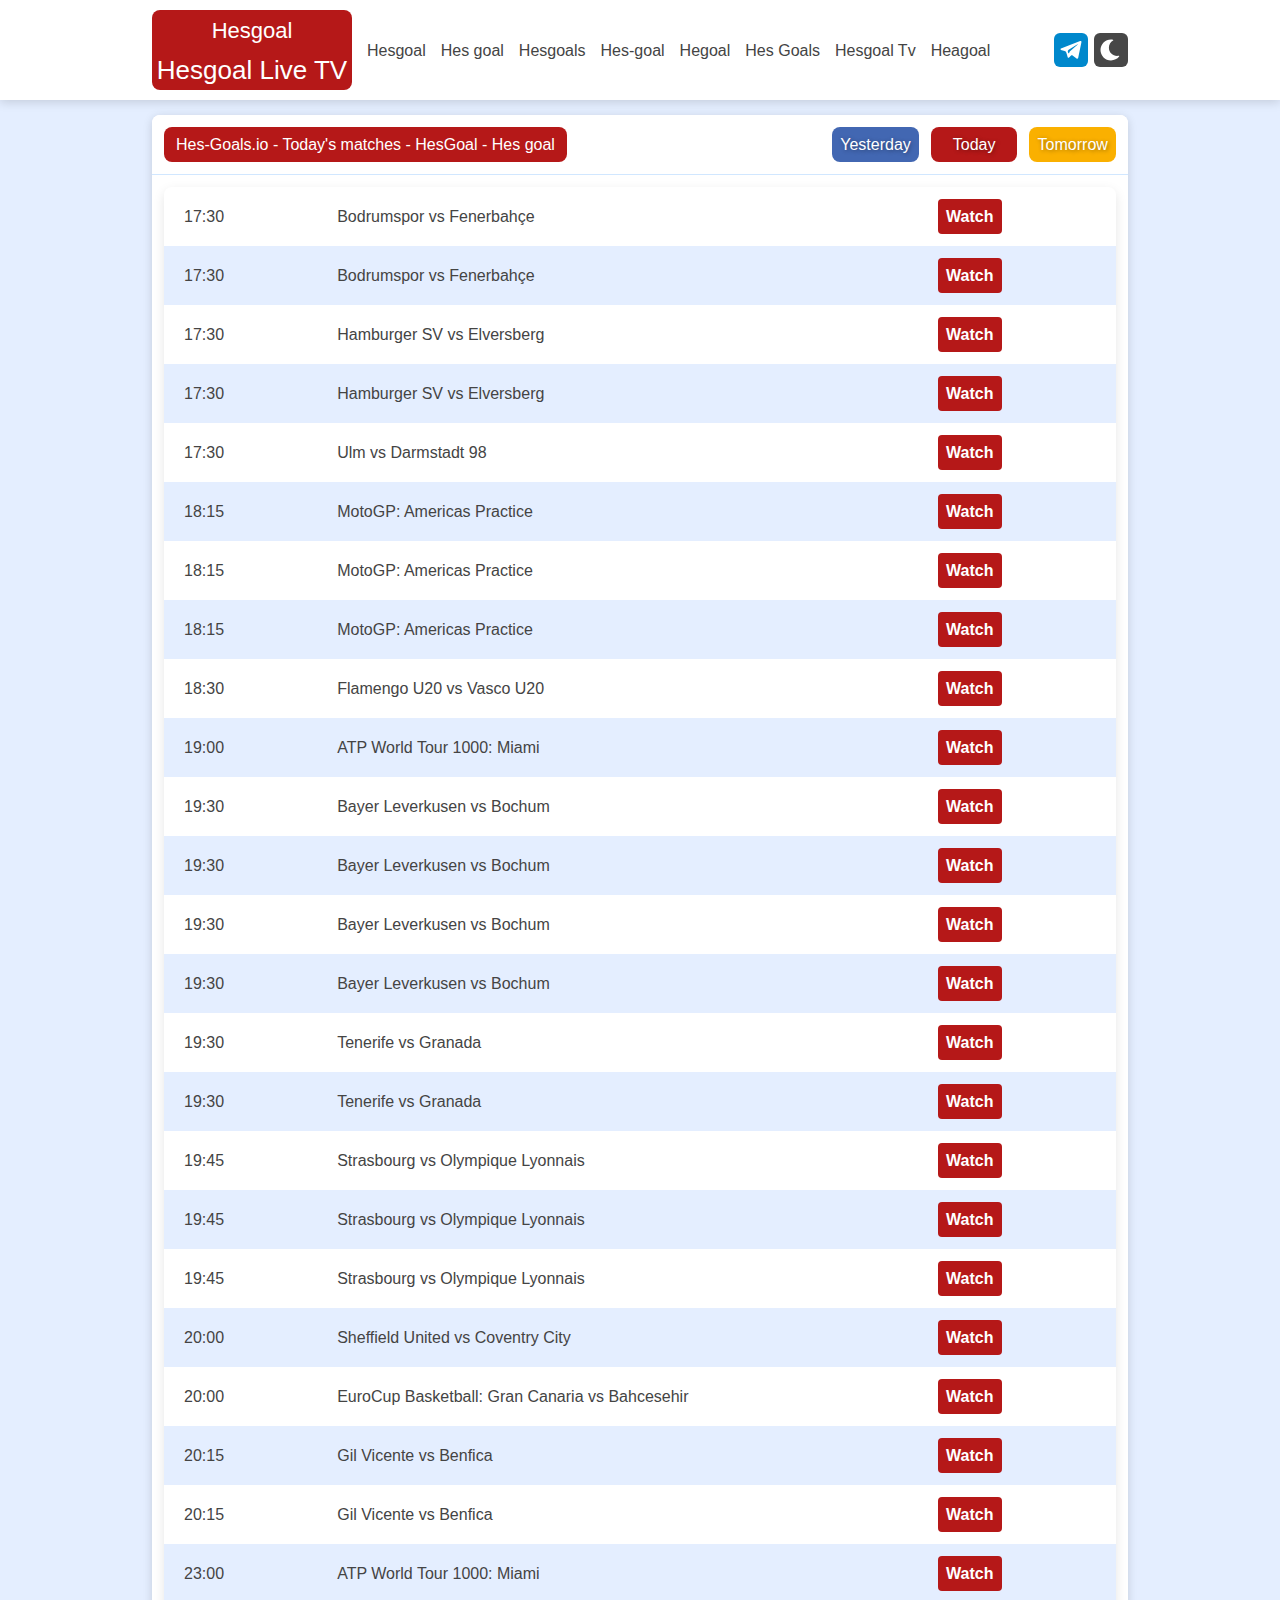
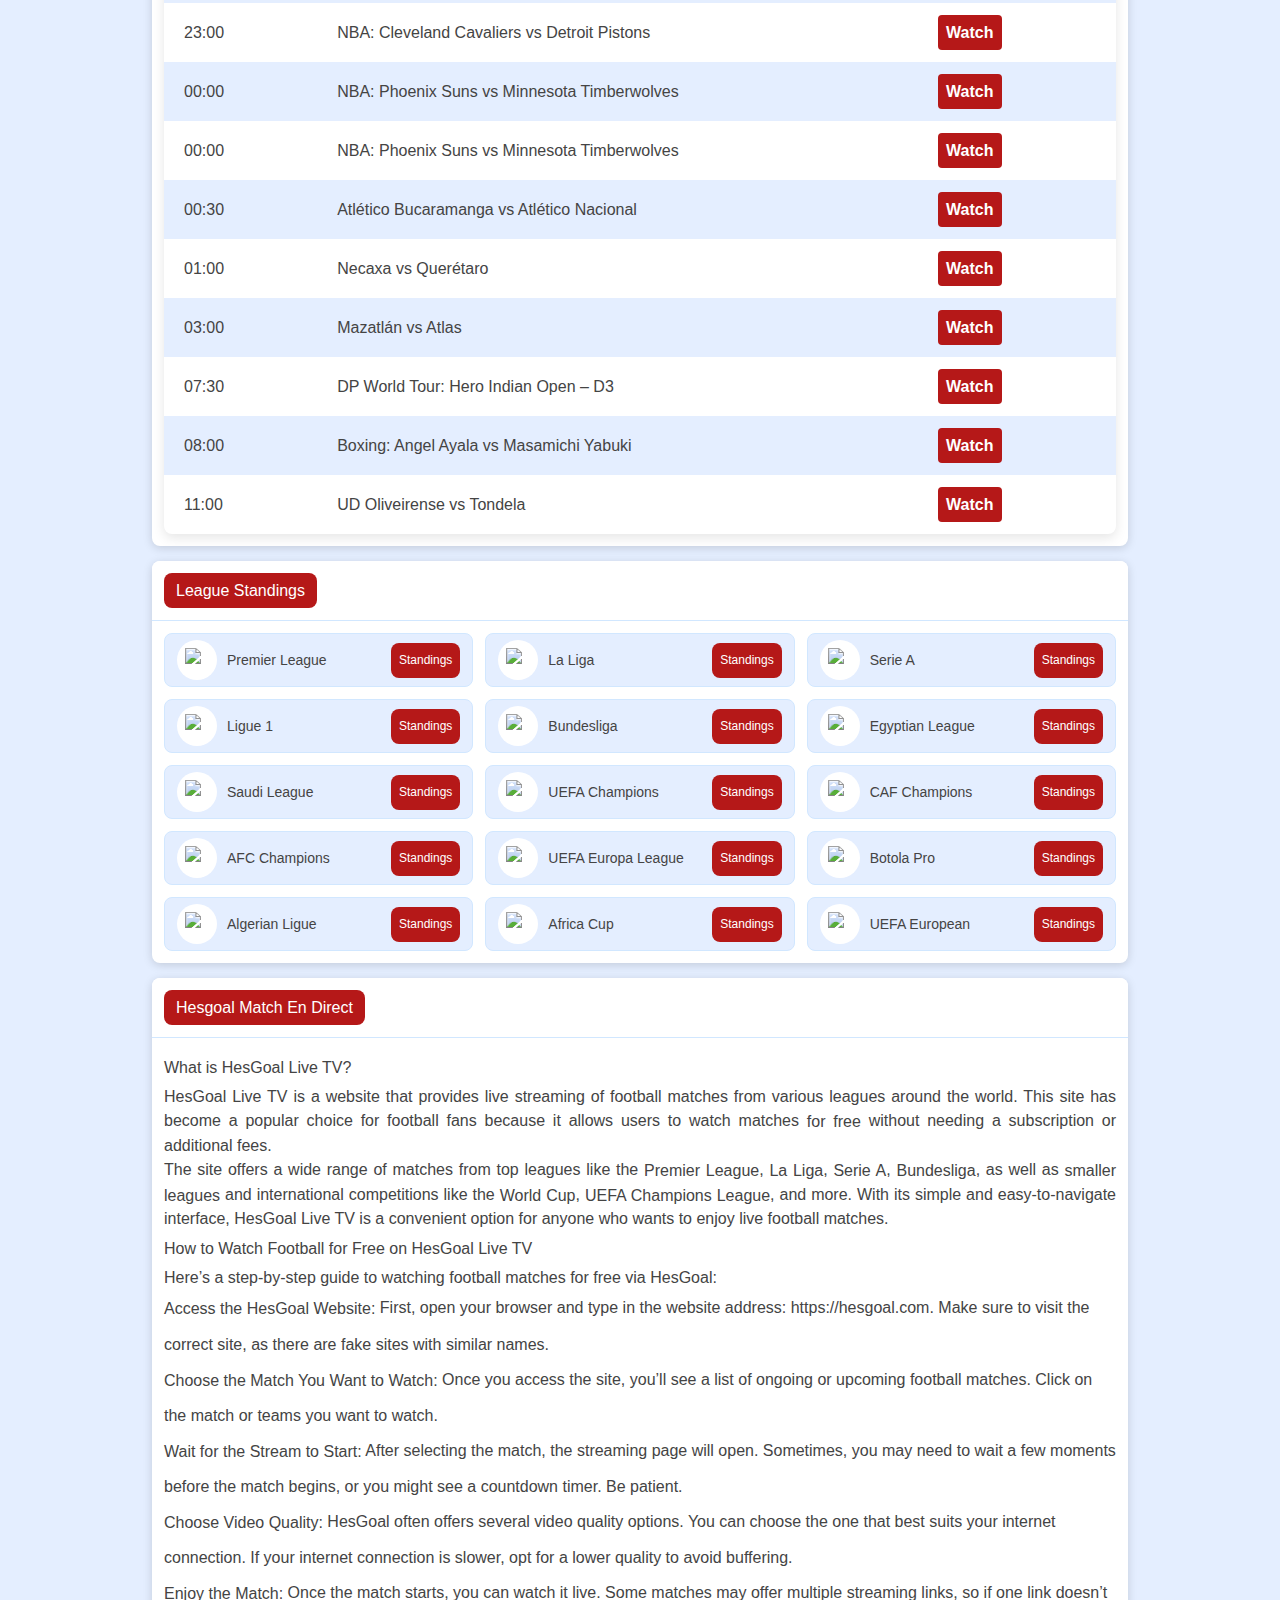
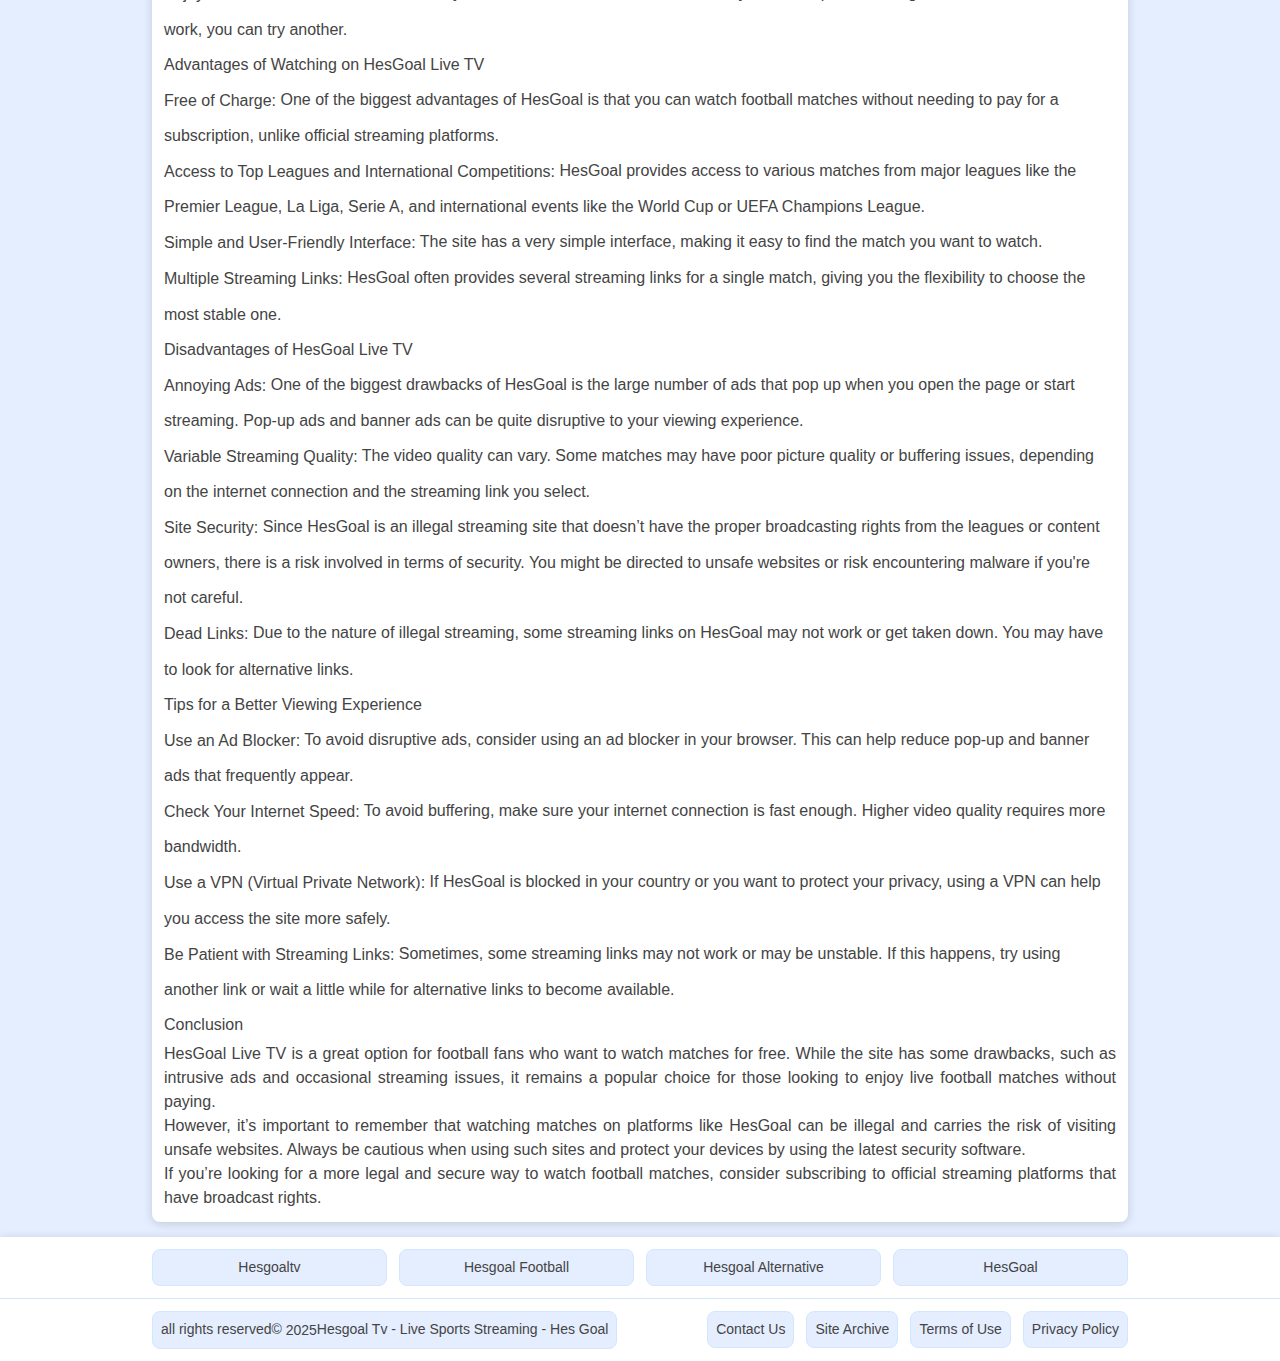
==== index.html @ b1531bab "Update index.html" ====
<!DOCTYPE html>
<html lang="en">
<head>
  <meta charset="utf-8">
  <meta name="viewport" content="width=device-width, initial-scale=1">
  <meta name="description" content="Watch exclusive live football matches today on HesGoal Live TV. Enjoy free streaming of top football leagues and international competitions without any limits. Stay updated with the latest matches and enjoy an uninterrupted viewing experience.">
  <meta name="keywords" content="HesGoal Live TV, free football streaming, live football matches, watch football online, top football leagues, UEFA Champions League, Premier League, La Liga, Serie A, football without limits, sports streaming, live sports TV">
  <link rel="shortcut icon" href="web/favicon.png" type="image/x-icon">
  <link rel="stylesheet" href="web/all.css">
  <script src='web/tablefot.js'></script>
  <title>HesGoal Live TV Exclusive Matches Today Without Limits</title>
  <link rel="canonical" href="https://hesgoal-live-tv.pages.dev/">

  <script type="application/ld+json">
    {
      "@context": "https://schema.org",
      "@type": "Person",
      "name": "HesGoal Live TV Exclusive Matches Today Without Limits",
      "url": "https://hesgoal-live-tv.pages.dev/",
      "email": "mailto:mark.pedigo@gmail.com",
      "jobTitle": "HesGoal Live TV",
      "sameAs": [
        "https://www.linkedin.com/in/markpedigo",
        "https://github.com/markpedigo"
      ],
      "description": "Watch exclusive live football matches today on HesGoal Live TV. Enjoy free streaming of top football leagues and international competitions without any limits. Stay updated with the latest matches and enjoy an uninterrupted viewing experience."
    }
  </script>    

  <!-- Open Graph Meta Tags -->
  <meta property="og:title" content="HesGoal Live TV Exclusive Matches Today Without Limits">
  <meta property="og:type" content="website">
  <meta property="og:url" content="https://hesgoal-live-tv.pages.dev/">
  <meta property="og:image" content="https://hesgoal-live-tv.pages.dev/images/profile.jpg"> <!-- Replace with actual image URL -->
  <meta property="og:description" content="Watch exclusive live football matches today on HesGoal Live TV. Enjoy free streaming of top football leagues and international competitions without any limits. Stay updated with the latest matches and enjoy an uninterrupted viewing experience.">
  <meta property="og:site_name" content="HesGoal Live TV">
  <meta property="og:locale" content="en_US">

  <!-- Twitter Card Meta Tags -->
  <meta name="twitter:card" content="summary_large_image">
  <meta name="twitter:title" content="HesGoal Live TV Exclusive Matches Today Without Limits">
  <meta name="twitter:description" content="Watch exclusive live football matches today on HesGoal Live TV. Enjoy free streaming of top football leagues and international competitions without any limits. Stay updated with the latest matches and enjoy an uninterrupted viewing experience.">
  <meta name="twitter:image" content="https://hesgoal-live-tv.pages.dev/images/profile.jpg"> <!-- Same image as OG or different -->
  <meta name="twitter:creator" content="@YourHandle"> <!-- Optional if you have a Twitter account -->
<meta name="msvalidate.01" content="BD81AE8859D8005E0BB2E3D613EB34B0" />
<meta name="yandex-verification" content="1227d77a553fc3c3" />

  <!-- Google tag (gtag.js) -->
<script async src="https://www.googletagmanager.com/gtag/js?id=G-08CX9JWBKR"></script>
<script>
  window.dataLayer = window.dataLayer || [];
  function gtag(){dataLayer.push(arguments);}
  gtag('js', new Date());

  gtag('config', 'G-08CX9JWBKR');
</script>
  
</head>
<body class="ltr Home">
<script>/*<![CDATA[*/ (localStorage.getItem('mode')) === 'rdmode' ? document.querySelector('body').classList.add('Night') : document.querySelector('body').classList.remove('Night') /*]]>*/</script>
  
<div class="SiteWallpaper" style="height: auto !important;">
<!--- Menu Bar --->
<header class="SiteHeader" id="SiteHeader"><div class="container"><div class="section" id="logo"><div class="widget HTML" data-version="3" id="HTML1"><a href="https://hesgoal-live-tv.pages.dev/" title="Hesgoal Tv - Live Sports Streaming - Hes Goal"><h1>Hesgoal Tv - Live Sports Streaming - Hes Goal</h1><div class="site-des"><span class="site-name">Hesgoal</span> <span class="site-url">Hesgoal Live TV</span></div></a></div></div><nav class="nav-menu" id="nav-menu"><input id="btn-menu" type="checkbox"><label class="menu-label op" for="btn-menu"><svg class="icon"><use href="#ic-menu"></use></svg></label><div class="overflow-ul"><div class="nav linkm"><label class="menu-label clo" for="btn-menu"><svg aria-hidden="true" class="close-icon" data-prefix="fas" role="img" viewBox="0 0 448 512" xmlns="http://www.w3.org/2000/svg"><path d="M190.5 66.9l22.2-22.2c9.4-9.4 24.6-9.4 33.9 0L441 239c9.4 9.4 9.4 24.6 0 33.9L246.6 467.3c-9.4 9.4-24.6 9.4-33.9 0l-22.2-22.2c-9.5-9.5-9.3-25 .4-34.3L311.4 296H24c-13.3 0-24-10.7-24-24v-32c0-13.3 10.7-24 24-24h287.4L190.9 101.2c-9.8-9.3-10-24.8-.4-34.3z" fill="currentColor"></path></svg><span>Close</span></label><div class="LinksList"><div class="section" id="menu"><div class="widget LinkList" data-version="1" id="LinkList1"><ul class="LinksList-Nav"><li><a href="/" itemprop="url" title="Hesgoal"><span itemprop="name">Hesgoal</span></a><span class="dots-table"><span class="dot-1"></span><span class="dot-2 yellow"></span><span class="dot-3"></span></span></li><li><a href="/" itemprop="url" title="Hes goal​"><span itemprop="name">Hes goal​</span></a><span class="dots-table"><span class="dot-1"></span><span class="dot-2 yellow"></span><span class="dot-3"></span></span></li><li><a href="/" itemprop="url" title="Hesgoals​"><span itemprop="name">Hesgoals​</span></a><span class="dots-table"><span class="dot-1"></span><span class="dot-2 yellow"></span><span class="dot-3"></span></span></li><li><a href="/" itemprop="url" title="Hes-goal​"><span itemprop="name">Hes-goal​</span></a><span class="dots-table"><span class="dot-1"></span><span class="dot-2 yellow"></span><span class="dot-3"></span></span></li><li><a href="/" itemprop="url" title="Hegoal"><span itemprop="name">Hegoal</span></a><span class="dots-table"><span class="dot-1"></span><span class="dot-2 yellow"></span><span class="dot-3"></span></span></li><li><a href="/" itemprop="url" title="Hes Goals​"><span itemprop="name">Hes Goals​</span></a><span class="dots-table"><span class="dot-1"></span><span class="dot-2 yellow"></span><span class="dot-3"></span></span></li><li><a href="/" itemprop="url" title="Hesgoal Tv​"><span itemprop="name">Hesgoal Tv​</span></a><span class="dots-table"><span class="dot-1"></span><span class="dot-2 yellow"></span><span class="dot-3"></span></span></li><li><a href="/" itemprop="url" title="Heagoal"><span itemprop="name">Heagoal</span></a><span class="dots-table"><span class="dot-1"></span><span class="dot-2 yellow"></span><span class="dot-3"></span></span></li></ul></div></div></div><div class="SocialMedia"><div class="section" id="topsocialL"><div class="widget LinkList" data-version="1" id="LinkList2"><ul class="SocialMedia-Nav"><li class="dark-mode"><label aria-label="Dark" data-text="Dark" onclick="rdmode()"><svg class="icon"><use href="#ic-moon-sun"></use></svg></label></li><li class="telegram"><a aria-label="telegram" href="/" rel="nofollow noopener" target="_blank"><svg class="icon"><use href="#ic-telegram"></use></svg></a></li></ul></div></div></div></div></div><div class="dark-mode hide"><label aria-label="Dark" data-text="Dark" onclick="rdmode()"><svg class="icon"><use href="#ic-moon-sun"></use></svg></label></div></nav></div></header>

<!--- Page Content --->

<div class="container">
<!-- Start Today Matchs -->
<div class="panal section" id="today"><div class="widget HTML" data-version="2" id="HTML501">
<div class="M-Table box">
<div class="TitleBox">
<h2 class="Title M">Hes-Goals.io - Today's matches - HesGoal - Hes goal</h2>
<ul class="nav-tabs">
<li class="Yes">
<a rel="nofollow noopener" target="_blank" href="/loading">
Yesterday
</a>
</li>
<li class="Tod">
<a rel="nofollow noopener" target="_blank" href="/loading">
Today
</a>
</li>
<li class="Tom">
<a rel="nofollow noopener" target="_blank" href="/loading">
Tomorrow
</a>
</li>
</ul>
</div>
<div class="MatchesFlex">

<script type="text/javascript">
writeHTMLasJS();
</script>
  
</div>
</div>
</div></div>
</div>

  
<div class="container" style="height: auto !important;">
<div class="LeagueBox" style="height: auto !important;">
<div class="section" id="Leagues" style="height: auto !important;"><div class="widget HTML" data-version="2" id="HTML602" style="height: auto !important;">
<div class="LeagueList box" style="height: auto !important;">
<div class="TitleBox" data-title="League Standings"><h2 class="Title">League Standings</h2></div>
<ul class="ItemsList">
<li class="item"><span class="item-box"> <span class="item-image"><img alt="English Premier League" height="30" src="https://cdn.statically.io/gh/dev-malikweb/images/leagues-imgs/7.png" title="English Premier League" width="30"></span><span class="item-name"> <a rel="nofollow noopener" target="_blank" href="/loading">Premier League</a></span></span> <span class="item-url"> <a rel="nofollow noopener" target="_blank" href="/loading">Standings</a></span></li>

<li class="item"><span class="item-box"> <span class="item-image"><img alt="La Liga" height="30" src="https://cdn.statically.io/gh/dev-malikweb/images/leagues-imgs/11.png" title="La Liga" width="30"></span><span class="item-name"> <a rel="nofollow noopener" target="_blank" href="/loading">La Liga</a></span></span> <span class="item-url"> <a rel="nofollow noopener" target="_blank" href="/loading">Standings</a></span></li>

<li class="item"><span class="item-box"> <span class="item-image"><img alt="Serie A" height="30" src="https://cdn.statically.io/gh/dev-malikweb/images/leagues-imgs/17.png" title="Serie A" width="30"></span><span class="item-name"> <a rel="nofollow noopener" target="_blank" href="/loading">Serie A</a></span></span> <span class="item-url"> <a rel="nofollow noopener" target="_blank" href="/loading">Standings</a></span></li>

<li class="item"><span class="item-box"> <span class="item-image"><img alt="Ligue 1" height="30" src="https://cdn.statically.io/gh/dev-malikweb/images/leagues-imgs/35.png" title="Ligue 1" width="30"></span><span class="item-name"> <a rel="nofollow noopener" target="_blank" href="/loading">Ligue 1</a></span></span> <span class="item-url"> <a rel="nofollow noopener" target="_blank" href="/loading">Standings</a></span></li>

<li class="item"><span class="item-box"> <span class="item-image"><img alt="Bundesliga" height="30" src="https://cdn.statically.io/gh/dev-malikweb/images/leagues-imgs/25.png" title="Bundesliga" width="30"></span><span class="item-name"> <a rel="nofollow noopener" target="_blank" href="/loading">Bundesliga</a></span></span> <span class="item-url"> <a rel="nofollow noopener" target="_blank" href="/loading">Standings</a></span></li>

<li class="item"><span class="item-box"> <span class="item-image"><img alt="Egyptian Premier League" height="30" src="https://cdn.statically.io/gh/dev-malikweb/images/leagues-imgs/552.png" title="Egyptian Premier League" width="30"></span><span class="item-name"> <a rel="nofollow noopener" target="_blank" href="/loading">Egyptian League</a></span></span> <span class="item-url"> <a rel="nofollow noopener" target="_blank" href="/loading">Standings</a></span></li>

<li class="item"><span class="item-box"> <span class="item-image"><img alt="Saudi Professional League" height="30" src="https://cdn.statically.io/gh/dev-malikweb/images/leagues-imgs/649.png" title="Saudi Professional League" width="30"></span><span class="item-name"> <a rel="nofollow noopener" target="_blank" href="/loading">Saudi League</a></span></span> <span class="item-url"> <a rel="nofollow noopener" target="_blank" href="/loading">Standings</a></span></li>

<li class="item"><span class="item-box"> <span class="item-image"><img alt="UEFA Champions League" height="30" src="https://cdn.statically.io/gh/dev-malikweb/images/leagues-imgs/572.png" title="UEFA Champions League" width="30"></span><span class="item-name"> <a rel="nofollow noopener" target="_blank" href="/loading">UEFA Champions</a></span></span> <span class="item-url"> <a rel="nofollow noopener" target="_blank" href="/loading">Standings</a></span></li>

<li class="item"><span class="item-box"> <span class="item-image"><img alt="CAF Champions League" height="30" src="https://cdn.statically.io/gh/dev-malikweb/images/leagues-imgs/624.png" title="CAF Champions League" width="30"></span><span class="item-name"> <a rel="nofollow noopener" target="_blank" href="/loading">CAF Champions</a></span></span> <span class="item-url"> <a rel="nofollow noopener" target="_blank" href="/loading">Standings</a></span></li>

<li class="item"><span class="item-box"> <span class="item-image"><img alt="AFC Champions League" height="30" src="https://cdn.statically.io/gh/dev-malikweb/images/leagues-imgs/623.png" title="AFC Champions League" width="30"></span><span class="item-name"> <a rel="nofollow noopener" target="_blank" href="/loading">AFC Champions</a></span></span> <span class="item-url"> <a rel="nofollow noopener" target="_blank" href="/loading">Standings</a></span></li>

<li class="item"><span class="item-box"> <span class="item-image"><img alt="UEFA Europa League" height="30" src="https://cdn.statically.io/gh/dev-malikweb/images/leagues-imgs/573.png" title="UEFA Europa League" width="30"></span><span class="item-name"> <a rel="nofollow noopener" target="_blank" href="/loading">UEFA Europa League</a></span></span> <span class="item-url"> <a rel="nofollow noopener" target="_blank" href="/loading">Standings</a></span></li>

<li class="item"><span class="item-box"> <span class="item-image"><img alt="Botola Pro" height="30" src="https://cdn.statically.io/gh/dev-malikweb/images/leagues-imgs/557.png" title="Botola Pro" width="30"></span><span class="item-name"> <a rel="nofollow noopener" target="_blank" href="/loading">Botola Pro</a></span></span> <span class="item-url"> <a rel="nofollow noopener" target="_blank" href="/loading">Standings</a></span></li>

<li class="item"><span class="item-box"> <span class="item-image"><img alt="Algerian Ligue Professionnelle 1" height="30" src="https://cdn.statically.io/gh/dev-malikweb/images/leagues-imgs/560.png" title="Algerian Ligue Professionnelle 1" width="30"></span><span class="item-name"> <a rel="nofollow noopener" target="_blank" href="/loading">Algerian Ligue</a></span></span> <span class="item-url"> <a rel="nofollow noopener" target="_blank" href="/loading">Standings</a></span></li>

<li class="item"><span class="item-box"> <span class="item-image"><img alt="Africa Cup of Nations" height="30" src="https://cdn.statically.io/gh/dev-malikweb/images/leagues-imgs/167.png" title="Africa Cup of Nations" width="30"></span><span class="item-name"> <a rel="nofollow noopener" target="_blank" href="/loading">Africa Cup</a></span></span> <span class="item-url"> <a rel="nofollow noopener" target="_blank" href="/loading">Standings</a></span></li>

<li class="item"><span class="item-box"> <span class="item-image"><img alt="UEFA European Championship" height="30" src="https://cdn.statically.io/gh/dev-malikweb/images/leagues-imgs/6071.png" title="UEFA European Championship" width="30"></span><span class="item-name"> <a rel="nofollow noopener" target="_blank" href="/loading">UEFA European</a></span></span> <span class="item-url"> <a rel="nofollow noopener" target="_blank" href="/loading">Standings</a></span></li>
</ul>

</div>
</div></div>
</div>
</div>


<div class="container"><div class="Site-Des section" id="DesSite"><div class="widget HTML" data-version="2" id="HTML13"><div class="box"><div class="TitleBox" data-title="Hesgoal Match En Direct"><h2 class="Title">Hesgoal Match En Direct</h2></div><div class="mw-SiteDes"><h2>What is HesGoal Live TV?</h2> <p>HesGoal Live TV is a website that provides live streaming of football matches from various leagues around the world. This site has become a popular choice for football fans because it allows users to watch matches <strong>for free</strong> without needing a subscription or additional fees.</p> <p>The site offers a wide range of matches from top leagues like the <strong>Premier League</strong>, <strong>La Liga</strong>, <strong>Serie A</strong>, <strong>Bundesliga</strong>, as well as <strong>smaller leagues</strong> and international competitions like the <strong>World Cup</strong>, <strong>UEFA Champions League</strong>, and more. With its simple and easy-to-navigate interface, HesGoal Live TV is a convenient option for anyone who wants to enjoy live football matches.</p> <h2>How to Watch Football for Free on HesGoal Live TV</h2> <p>Here’s a step-by-step guide to watching football matches for free via HesGoal:</p> <ul> <li><strong>Access the HesGoal Website:</strong> First, open your browser and type in the website address: <a href="https://hesgoal.com" target="_blank">https://hesgoal.com</a>. Make sure to visit the correct site, as there are fake sites with similar names.</li> <li><strong>Choose the Match You Want to Watch:</strong> Once you access the site, you’ll see a list of ongoing or upcoming football matches. Click on the match or teams you want to watch.</li> <li><strong>Wait for the Stream to Start:</strong> After selecting the match, the streaming page will open. Sometimes, you may need to wait a few moments before the match begins, or you might see a countdown timer. Be patient.</li> <li><strong>Choose Video Quality:</strong> HesGoal often offers several video quality options. You can choose the one that best suits your internet connection. If your internet connection is slower, opt for a lower quality to avoid buffering.</li> <li><strong>Enjoy the Match:</strong> Once the match starts, you can watch it live. Some matches may offer multiple streaming links, so if one link doesn’t work, you can try another.</li> </ul> <h2>Advantages of Watching on HesGoal Live TV</h2> <ul> <li><strong>Free of Charge:</strong> One of the biggest advantages of HesGoal is that you can watch football matches without needing to pay for a subscription, unlike official streaming platforms.</li> <li><strong>Access to Top Leagues and International Competitions:</strong> HesGoal provides access to various matches from major leagues like the Premier League, La Liga, Serie A, and international events like the World Cup or UEFA Champions League.</li> <li><strong>Simple and User-Friendly Interface:</strong> The site has a very simple interface, making it easy to find the match you want to watch.</li> <li><strong>Multiple Streaming Links:</strong> HesGoal often provides several streaming links for a single match, giving you the flexibility to choose the most stable one.</li> </ul> <h2>Disadvantages of HesGoal Live TV</h2> <ul> <li><strong>Annoying Ads:</strong> One of the biggest drawbacks of HesGoal is the large number of ads that pop up when you open the page or start streaming. Pop-up ads and banner ads can be quite disruptive to your viewing experience.</li> <li><strong>Variable Streaming Quality:</strong> The video quality can vary. Some matches may have poor picture quality or buffering issues, depending on the internet connection and the streaming link you select.</li> <li><strong>Site Security:</strong> Since HesGoal is an illegal streaming site that doesn’t have the proper broadcasting rights from the leagues or content owners, there is a risk involved in terms of security. You might be directed to unsafe websites or risk encountering malware if you're not careful.</li> <li><strong>Dead Links:</strong> Due to the nature of illegal streaming, some streaming links on HesGoal may not work or get taken down. You may have to look for alternative links.</li> </ul> <h2>Tips for a Better Viewing Experience</h2> <ul> <li><strong>Use an Ad Blocker:</strong> To avoid disruptive ads, consider using an ad blocker in your browser. This can help reduce pop-up and banner ads that frequently appear.</li> <li><strong>Check Your Internet Speed:</strong> To avoid buffering, make sure your internet connection is fast enough. Higher video quality requires more bandwidth.</li> <li><strong>Use a VPN (Virtual Private Network):</strong> If HesGoal is blocked in your country or you want to protect your privacy, using a VPN can help you access the site more safely.</li> <li><strong>Be Patient with Streaming Links:</strong> Sometimes, some streaming links may not work or may be unstable. If this happens, try using another link or wait a little while for alternative links to become available.</li> </ul> <h2>Conclusion</h2> <p>HesGoal Live TV is a great option for football fans who want to watch matches for free. While the site has some drawbacks, such as intrusive ads and occasional streaming issues, it remains a popular choice for those looking to enjoy live football matches without paying.</p> <p>However, it’s important to remember that watching matches on platforms like HesGoal can be illegal and carries the risk of visiting unsafe websites. Always be cautious when using such sites and protect your devices by using the latest security software.</p> <p>If you’re looking for a more legal and secure way to watch football matches, consider subscribing to official streaming platforms that have broadcast rights.</p></div></div></div></div></div>
  
<script src='https://cdnjs.cloudflare.com/ajax/libs/jquery/3.6.1/jquery.min.js'></script>
<footer style="height: auto !important;"><div class="container" style="height: auto !important;"><div class="Top-Footer"><div class="mw-footer"><div class="footer-col section" id="footer-col0"><div class="widget LinkList" data-version="2" id="LinkList3"><ul class="Links-List"><li><a href="/" title="Hesgoaltv">Hesgoaltv</a></li></ul></div></div></div><div class="mw-footer"><div class="footer-col section" id="footer-col1"><div class="widget LinkList" data-version="2" id="LinkList4"><ul class="Links-List"><li><a href="/" title="Hesgoal Football​">Hesgoal Football​</a></li></ul></div></div></div><div class="mw-footer"><div class="footer-col section" id="footer-col2"><div class="widget LinkList" data-version="2" id="LinkList5"><ul class="Links-List"><li><a href="/" title="Hesgoal Alternative​">Hesgoal Alternative​</a></li></ul></div></div></div><div class="mw-footer"><div class="footer-col section" id="footer-col3"><div class="widget LinkList" data-version="2" id="LinkList6"><ul class="Links-List"><li><a href="/" title="HesGoal">HesGoal</a></li></ul></div></div></div></div></div><div class="Bottom-Footer"><div class="container"><div class="footer-links section" id="footer-links"><div class="widget LinkList" data-version="2" id="LinkList7"><div class="Copy-Rights"><div id="Malik-Web"></div><div class="Site-Name"><span>all rights reserved© <span id="currentYear">2025</span></span><a href="https://hesgoal-live-tv.pages.dev/">Hesgoal Tv - Live Sports Streaming - Hes Goal</a></div></div><ul class="Site-Links"><li><a href="/">Privacy Policy</a></li><li><a href="/">Terms of Use</a></li><li><a href="/p/site-archive.html">Site Archive</a></li><li><a href="/p/contact-us.html">Contact Us</a></li></ul></div></div></div></div></footer>

  <svg class='hide'><symbol id='ic-clock' viewBox='0 0 512 512'><path d='M256 8C119 8 8 119 8 256s111 248 248 248 248-111 248-248S393 8 256 8zm0 448c-110.5 0-200-89.5-200-200S145.5 56 256 56s200 89.5 200 200-89.5 200-200 200zm61.8-104.4l-84.9-61.7c-3.1-2.3-4.9-5.9-4.9-9.7V116c0-6.6 5.4-12 12-12h32c6.6 0 12 5.4 12 12v141.7l66.8 48.6c5.4 3.9 6.5 11.4 2.6 16.8L334.6 349c-3.9 5.3-11.4 6.5-16.8 2.6z' fill='currentColor'></path></symbol><symbol id='ic-author' viewBox='0 -7 30 30'><path d='M19 7.001c0 3.865-3.134 7-7 7s-7-3.135-7-7c0-3.867 3.134-7.001 7-7.001s7 3.134 7 7.001zm-1.598 7.18c-1.506 1.137-3.374 1.82-5.402 1.82-2.03 0-3.899-.685-5.407-1.822-4.072 1.793-6.593 7.376-6.593 9.821h24c0-2.423-2.6-8.006-6.598-9.819z' fill='currentColor'></path></symbol>
<symbol id='ic-facebook' viewBox='0 0 64 64'><path d='M20.1,36h3.4c0.3,0,0.6,0.3,0.6,0.6V58c0,1.1,0.9,2,2,2h7.8c1.1,0,2-0.9,2-2V36.6c0-0.3,0.3-0.6,0.6-0.6h5.6 c1,0,1.9-0.7,2-1.7l1.3-7.8c0.2-1.2-0.8-2.4-2-2.4h-6.6c-0.5,0-0.9-0.4-0.9-0.9v-5c0-1.3,0.7-2,2-2h5.9c1.1,0,2-0.9,2-2V6.2 c0-1.1-0.9-2-2-2h-7.1c-13,0-12.7,10.5-12.7,12v7.3c0,0.3-0.3,0.6-0.6,0.6h-3.4c-1.1,0-2,0.9-2,2v7.8C18.1,35.1,19,36,20.1,36z'></path></symbol><symbol id='ic-paypal' viewBox='0 0 384 512'><path d='M111.4 295.9c-3.5 19.2-17.4 108.7-21.5 134-.3 1.8-1 2.5-3 2.5H12.3c-7.6 0-13.1-6.6-12.1-13.9L58.8 46.6c1.5-9.6 10.1-16.9 20-16.9 152.3 0 165.1-3.7 204 11.4 60.1 23.3 65.6 79.5 44 140.3-21.5 62.6-72.5 89.5-140.1 90.3-43.4.7-69.5-7-75.3 24.2zM357.1 152c-1.8-1.3-2.5-1.8-3 1.3-2 11.4-5.1 22.5-8.8 33.6-39.9 113.8-150.5 103.9-204.5 103.9-6.1 0-10.1 3.3-10.9 9.4-22.6 140.4-27.1 169.7-27.1 169.7-1 7.1 3.5 12.9 10.6 12.9h63.5c8.6 0 15.7-6.3 17.4-14.9.7-5.4-1.1 6.1 14.4-91.3 4.6-22 14.3-19.7 29.3-19.7 71 0 126.4-28.8 142.9-112.3 6.5-34.8 4.6-71.4-23.8-92.6z'></path></symbol><symbol id='ic-linkedin' viewBox='0 0 448 512'><path d='M100.28 448H7.4V148.9h92.88zM53.79 108.1C24.09 108.1 0 83.5 0 53.8a53.79 53.79 0 0 1 107.58 0c0 29.7-24.1 54.3-53.79 54.3zM447.9 448h-92.68V302.4c0-34.7-.7-79.2-48.29-79.2-48.29 0-55.69 37.7-55.69 76.7V448h-92.78V148.9h89.08v40.8h1.3c12.4-23.5 42.69-48.3 87.88-48.3 94 0 111.28 61.9 111.28 142.3V448z'></path></symbol><symbol id='ic-twitter' viewBox='0 0 1200 1227'><path d='M714.163 519.284L1160.89 0H1055.03L667.137 450.887L357.328 0H0L468.492 681.821L0 1226.37H105.866L515.491 750.218L842.672 1226.37H1200L714.137 519.284H714.163ZM569.165 687.828L521.697 619.934L144.011 79.6944H306.615L611.412 515.685L658.88 583.579L1055.08 1150.3H892.476L569.165 687.854V687.828Z'></path></symbol><symbol id='ic-telegram' viewBox='0 0 64 64'><path d='M56.4,8.2l-51.2,20c-1.7,0.6-1.6,3,0.1,3.5l9.7,2.9c2.1,0.6,3.8,2.2,4.4,4.3l3.8,12.1c0.5,1.6,2.5,2.1,3.7,0.9 l5.2-5.3c0.9-0.9,2.2-1,3.2-0.3l11.5,8.4c1.6,1.2,3.9,0.3,4.3-1.7l8.7-41.8C60.4,9.1,58.4,7.4,56.4,8.2z M50,17.4L29.4,35.6 c-1.1,1-1.9,2.4-2,3.9c-0.2,1.5-2.3,1.7-2.8,0.3l-0.9-3c-0.7-2.2,0.2-4.5,2.1-5.7l23.5-14.6C49.9,16.1,50.5,16.9,50,17.4z'></path></symbol><symbol id='ic-moon-sun' viewBox='0 0 512 512'><g class='d1'><path d='M32 256c0-123.8 100.3-224 223.8-224c11.36 0 29.7 1.668 40.9 3.746c9.616 1.777 11.75 14.63 3.279 19.44C245 86.5 211.2 144.6 211.2 207.8c0 109.7 99.71 193 208.3 172.3c9.561-1.805 16.28 9.324 10.11 16.95C387.9 448.6 324.8 480 255.8 480C132.1 480 32 379.6 32 256z'></path></g><g class='d2'><path d='M120.2 154.2c4.672 4.688 10.83 7.031 16.97 7.031S149.5 158.9 154.2 154.2c9.375-9.375 9.375-24.56 0-33.93L108.9 74.97c-9.344-9.375-24.56-9.375-33.94 0s-9.375 24.56 0 33.94L120.2 154.2zM256 112c13.25 0 24-10.75 24-24v-64C280 10.75 269.3 0 256 0S232 10.75 232 24v64C232 101.3 242.8 112 256 112zM112 256c0-13.25-10.75-24-24-24h-64C10.75 232 0 242.8 0 256s10.75 24 24 24h64C101.3 280 112 269.3 112 256zM374.8 161.2c6.141 0 12.3-2.344 16.97-7.031l45.25-45.28c9.375-9.375 9.375-24.56 0-33.94s-24.59-9.375-33.94 0l-45.25 45.28c-9.375 9.375-9.375 24.56 0 33.93C362.5 158.9 368.7 161.2 374.8 161.2zM256 400c-13.25 0-24 10.75-24 24v64C232 501.3 242.8 512 256 512s24-10.75 24-24v-64C280 410.8 269.3 400 256 400zM120.2 357.8l-45.25 45.28c-9.375 9.375-9.375 24.56 0 33.94c4.688 4.688 10.83 7.031 16.97 7.031s12.3-2.344 16.97-7.031l45.25-45.28c9.375-9.375 9.375-24.56 0-33.93S129.6 348.4 120.2 357.8zM488 232h-64c-13.25 0-24 10.75-24 24s10.75 24 24 24h64C501.3 280 512 269.3 512 256S501.3 232 488 232zM391.8 357.8c-9.344-9.375-24.56-9.372-33.94 .0031s-9.375 24.56 0 33.93l45.25 45.28c4.672 4.688 10.83 7.031 16.97 7.031s12.28-2.344 16.97-7.031c9.375-9.375 9.375-24.56 0-33.94L391.8 357.8zM256 144C194.1 144 144 194.1 144 256c0 61.86 50.14 112 112 112s112-50.14 112-112C368 194.1 317.9 144 256 144z'></path></g></symbol><symbol id='ic-home' viewBox='0 0 576 512'><path d='M280.37 148.26L96 300.11V464a16 16 0 0 0 16 16l112.06-.29a16 16 0 0 0 15.92-16V368a16 16 0 0 1 16-16h64a16 16 0 0 1 16 16v95.64a16 16 0 0 0 16 16.05L464 480a16 16 0 0 0 16-16V300L295.67 148.26a12.19 12.19 0 0 0-15.3 0zM571.6 251.47L488 182.56V44.05a12 12 0 0 0-12-12h-56a12 12 0 0 0-12 12v72.61L318.47 43a48 48 0 0 0-61 0L4.34 251.47a12 12 0 0 0-1.6 16.9l25.5 31A12 12 0 0 0 45.15 301l235.22-193.74a12.19 12.19 0 0 1 15.3 0L530.9 301a12 12 0 0 0 16.9-1.6l25.5-31a12 12 0 0 0-1.7-16.93z' fill='currentColor'></path></symbol><symbol id='ic-menu' viewBox='0 0 448 512'><path d='M192 176C192 202.5 170.5 224 144 224H48C21.49 224 0 202.5 0 176V80C0 53.49 21.49 32 48 32H144C170.5 32 192 53.49 192 80V176zM192 432C192 458.5 170.5 480 144 480H48C21.49 480 0 458.5 0 432V336C0 309.5 21.49 288 48 288H144C170.5 288 192 309.5 192 336V432zM256 80C256 53.49 277.5 32 304 32H400C426.5 32 448 53.49 448 80V176C448 202.5 426.5 224 400 224H304C277.5 224 256 202.5 256 176V80zM448 432C448 458.5 426.5 480 400 480H304C277.5 480 256 458.5 256 432V336C256 309.5 277.5 288 304 288H400C426.5 288 448 309.5 448 336V432z'></path></symbol><symbol id='ic-top' viewBox='0 0 24 24'><g transform='translate(12.000000, 12.000000) rotate(-180.000000) translate(-12.000000, -12.000000) translate(5.000000, 8.500000)'><path d='M14,0 C14,0 9.856,7 7,7 C4.145,7 0,0 0,0'></path></g></symbol><symbol id='ic-line' viewBox='0 0 24 24'><path d='M19.365 9.863c.349 0 .63.285.63.631 0 .345-.281.63-.63.63H17.61v1.125h1.755c.349 0 .63.283.63.63 0 .344-.281.629-.63.629h-2.386c-.345 0-.627-.285-.627-.629V8.108c0-.345.282-.63.63-.63h2.386c.346 0 .627.285.627.63 0 .349-.281.63-.63.63H17.61v1.125h1.755zm-3.855 3.016c0 .27-.174.51-.432.596-.064.021-.133.031-.199.031-.211 0-.391-.09-.51-.25l-2.443-3.317v2.94c0 .344-.279.629-.631.629-.346 0-.626-.285-.626-.629V8.108c0-.27.173-.51.43-.595.06-.023.136-.033.194-.033.195 0 .375.104.495.254l2.462 3.33V8.108c0-.345.282-.63.63-.63.345 0 .63.285.63.63v4.771zm-5.741 0c0 .344-.282.629-.631.629-.345 0-.627-.285-.627-.629V8.108c0-.345.282-.63.63-.63.346 0 .628.285.628.63v4.771zm-2.466.629H4.917c-.345 0-.63-.285-.63-.629V8.108c0-.345.285-.63.63-.63.348 0 .63.285.63.63v4.141h1.756c.348 0 .629.283.629.63 0 .344-.282.629-.629.629M24 10.314C24 4.943 18.615.572 12 .572S0 4.943 0 10.314c0 4.811 4.27 8.842 10.035 9.608.391.082.923.258 1.058.59.12.301.079.766.038 1.08l-.164 1.02c-.045.301-.24 1.186 1.049.645 1.291-.539 6.916-4.078 9.436-6.975C23.176 14.393 24 12.458 24 10.314'></path></symbol><symbol id='ic-tumblr' viewBox='0 0 32 32'><path d='M16,2A14,14,0,1,0,30,16,14,14,0,0,0,16,2Zm0,26A12,12,0,1,1,28,16,12,12,0,0,1,16,28Z'></path><path class='svgC' d='M20,19a1,1,0,0,0-1,1,1,1,0,0,1-1,1H17a1,1,0,0,1-1-1V15h3a1,1,0,0,0,0-2H16V10a1,1,0,0,0-2,0v3H12a1,1,0,0,0,0,2h2v5a3,3,0,0,0,3,3h1a3,3,0,0,0,3-3A1,1,0,0,0,20,19Z'></path></symbol><symbol id='ic-youtube' viewBox='0 0 576 512'><path d='M549.655 124.083c-6.281-23.65-24.787-42.276-48.284-48.597C458.781 64 288 64 288 64S117.22 64 74.629 75.486c-23.497 6.322-42.003 24.947-48.284 48.597-11.412 42.867-11.412 132.305-11.412 132.305s0 89.438 11.412 132.305c6.281 23.65 24.787 41.5 48.284 47.821C117.22 448 288 448 288 448s170.78 0 213.371-11.486c23.497-6.321 42.003-24.171 48.284-47.821 11.412-42.867 11.412-132.305 11.412-132.305s0-89.438-11.412-132.305zm-317.51 213.508V175.185l142.739 81.205-142.739 81.201z'></path></symbol><symbol id='ic-whatsapp' viewBox='0 0 64 64'><path d='M6.9,48.4c-0.4,1.5-0.8,3.3-1.3,5.2c-0.7,2.9,1.9,5.6,4.8,4.8l5.1-1.3c1.7-0.4,3.5-0.2,5.1,0.5 c4.7,2.1,10,3,15.6,2.1c12.3-1.9,22-11.9,23.5-24.2C62,17.3,46.7,2,28.5,4.2C16.2,5.7,6.2,15.5,4.3,27.8c-0.8,5.6,0,10.9,2.1,15.6 C7.1,44.9,7.3,46.7,6.9,48.4z M21.3,19.8c0.6-0.5,1.4-0.9,1.8-0.9s2.3-0.2,2.9,1.2c0.6,1.4,2,4.7,2.1,5.1c0.2,0.3,0.3,0.7,0.1,1.2 c-0.2,0.5-0.3,0.7-0.7,1.1c-0.3,0.4-0.7,0.9-1,1.2c-0.3,0.3-0.7,0.7-0.3,1.4c0.4,0.7,1.8,2.9,3.8,4.7c2.6,2.3,4.9,3,5.5,3.4 c0.7,0.3,1.1,0.3,1.5-0.2c0.4-0.5,1.7-2,2.2-2.7c0.5-0.7,0.9-0.6,1.6-0.3c0.6,0.2,4,1.9,4.7,2.2c0.7,0.3,1.1,0.5,1.3,0.8 c0.2,0.3,0.2,1.7-0.4,3.2c-0.6,1.6-2.1,3.1-3.2,3.5c-1.3,0.5-2.8,0.7-9.3-1.9c-7-2.8-11.8-9.8-12.1-10.3c-0.3-0.5-2.8-3.7-2.8-7.1 C18.9,22.1,20.7,20.4,21.3,19.8z'></path></symbol><symbol id='ic-pinterest' viewBox='0 0 64 64'><path d='M14.4,53.8c2.4,2,6.1,0.6,6.8-2.4l0-0.1c0.4-1.8,2.4-10.2,3.2-13.7c0.2-0.9,0.2-1.8-0.1-2.7 C24.2,34,24,32.8,24,31.5c0-4.1,2.4-7.2,5.4-7.2c2.5,0,3.8,1.9,3.8,4.2c0,2.6-1.6,6.4-2.5,9.9c-0.7,3,1.5,5.4,4.4,5.4 c5.3,0,8.9-6.8,8.9-14.9c0-6.1-4.1-10.7-11.6-10.7c-8.5,0-13.8,6.3-13.8,13.4c0,2.4,0.7,4.2,1.8,5.5c0.5,0.6,0.6,0.9,0.4,1.6 c-0.1,0.5-0.4,1.8-0.6,2.2c-0.2,0.7-0.8,1-1.4,0.7c-3.9-1.6-5.7-5.9-5.7-10.7c0-8,6.7-17.5,20-17.5c10.7,0,17.7,7.7,17.7,16 c0,11-6.1,19.2-15.1,19.2c-1.9,0-3.8-0.7-5.2-1.6c-0.9-0.6-2.1-0.1-2.4,0.9c-0.5,1.9-1.1,4.3-1.3,4.9c-0.1,0.5-0.3,0.9-0.4,1.4 c-1,2.7,0.9,5.5,3.7,5.7c2.1,0.1,4.2,0,6.3-0.3c12.4-2,22.1-12.2,23.4-24.7C61.5,18.1,48.4,4,32,4C16.5,4,4,16.5,4,32 C4,40.8,8.1,48.6,14.4,53.8z'></path></symbol><symbol id='ic-tag' viewBox='0 0 512 512'><path d='M0 252.118V48C0 21.49 21.49 0 48 0h204.118a48 48 0 0 1 33.941 14.059l211.882 211.882c18.745 18.745 18.745 49.137 0 67.882L293.823 497.941c-18.745 18.745-49.137 18.745-67.882 0L14.059 286.059A48 48 0 0 1 0 252.118zM112 64c-26.51 0-48 21.49-48 48s21.49 48 48 48 48-21.49 48-48-21.49-48-48-48z'></path></symbol><symbol id='ic-behance' viewBox='0 0 576 512'><path d='M232 237.2c31.8-15.2 48.4-38.2 48.4-74 0-70.6-52.6-87.8-113.3-87.8H0v354.4h171.8c64.4 0 124.9-30.9 124.9-102.9 0-44.5-21.1-77.4-64.7-89.7zM77.9 135.9H151c28.1 0 53.4 7.9 53.4 40.5 0 30.1-19.7 42.2-47.5 42.2h-79v-82.7zm83.3 233.7H77.9V272h84.9c34.3 0 56 14.3 56 50.6 0 35.8-25.9 47-57.6 47zm358.5-240.7H376V94h143.7v34.9zM576 305.2c0-75.9-44.4-139.2-124.9-139.2-78.2 0-131.3 58.8-131.3 135.8 0 79.9 50.3 134.7 131.3 134.7 61.3 0 101-27.6 120.1-86.3H509c-6.7 21.9-34.3 33.5-55.7 33.5-41.3 0-63-24.2-63-65.3h185.1c.3-4.2.6-8.7.6-13.2zM390.4 274c2.3-33.7 24.7-54.8 58.5-54.8 35.4 0 53.2 20.8 56.2 54.8H390.4z'></path></symbol><symbol id='ic-flickr' viewBox='0 0 448 512'><path d='M400 32H48C21.5 32 0 53.5 0 80v352c0 26.5 21.5 48 48 48h352c26.5 0 48-21.5 48-48V80c0-26.5-21.5-48-48-48zM144.5 319c-35.1 0-63.5-28.4-63.5-63.5s28.4-63.5 63.5-63.5 63.5 28.4 63.5 63.5-28.4 63.5-63.5 63.5zm159 0c-35.1 0-63.5-28.4-63.5-63.5s28.4-63.5 63.5-63.5 63.5 28.4 63.5 63.5-28.4 63.5-63.5 63.5z'></path></symbol><symbol id='ic-blogger' viewBox='0 0 448 512'><path d='M446.6 222.7c-1.8-8-6.8-15.4-12.5-18.5-1.8-1-13-2.2-25-2.7-20.1-.9-22.3-1.3-28.7-5-10.1-5.9-12.8-12.3-12.9-29.5-.1-33-13.8-63.7-40.9-91.3-19.3-19.7-40.9-33-65.5-40.5-5.9-1.8-19.1-2.4-63.3-2.9-69.4-.8-84.8.6-108.4 10C45.9 59.5 14.7 96.1 3.3 142.9 1.2 151.7.7 165.8.2 246.8c-.6 101.5.1 116.4 6.4 136.5 15.6 49.6 59.9 86.3 104.4 94.3 14.8 2.7 197.3 3.3 216 .8 32.5-4.4 58-17.5 81.9-41.9 17.3-17.7 28.1-36.8 35.2-62.1 4.9-17.6 4.5-142.8 2.5-151.7zm-322.1-63.6c7.8-7.9 10-8.2 58.8-8.2 43.9 0 45.4.1 51.8 3.4 9.3 4.7 13.4 11.3 13.4 21.9 0 9.5-3.8 16.2-12.3 21.6-4.6 2.9-7.3 3.1-50.3 3.3-26.5.2-47.7-.4-50.8-1.2-16.6-4.7-22.8-28.5-10.6-40.8zm191.8 199.8l-14.9 2.4-77.5.9c-68.1.8-87.3-.4-90.9-2-7.1-3.1-13.8-11.7-14.9-19.4-1.1-7.3 2.6-17.3 8.2-22.4 7.1-6.4 10.2-6.6 97.3-6.7 89.6-.1 89.1-.1 97.6 7.8 12.1 11.3 9.5 31.2-4.9 39.4z'></path></symbol><symbol id='ic-wordpress' viewBox='0 0 512 512'><path d='M256 8C119.3 8 8 119.2 8 256c0 136.7 111.3 248 248 248s248-111.3 248-248C504 119.2 392.7 8 256 8zM33 256c0-32.3 6.9-63 19.3-90.7l106.4 291.4C84.3 420.5 33 344.2 33 256zm223 223c-21.9 0-43-3.2-63-9.1l66.9-194.4 68.5 187.8c.5 1.1 1 2.1 1.6 3.1-23.1 8.1-48 12.6-74 12.6zm30.7-327.5c13.4-.7 25.5-2.1 25.5-2.1 12-1.4 10.6-19.1-1.4-18.4 0 0-36.1 2.8-59.4 2.8-21.9 0-58.7-2.8-58.7-2.8-12-.7-13.4 17.7-1.4 18.4 0 0 11.4 1.4 23.4 2.1l34.7 95.2L200.6 393l-81.2-241.5c13.4-.7 25.5-2.1 25.5-2.1 12-1.4 10.6-19.1-1.4-18.4 0 0-36.1 2.8-59.4 2.8-4.2 0-9.1-.1-14.4-.3C109.6 73 178.1 33 256 33c58 0 110.9 22.2 150.6 58.5-1-.1-1.9-.2-2.9-.2-21.9 0-37.4 19.1-37.4 39.6 0 18.4 10.6 33.9 21.9 52.3 8.5 14.8 18.4 33.9 18.4 61.5 0 19.1-7.3 41.2-17 72.1l-22.2 74.3-80.7-239.6zm81.4 297.2l68.1-196.9c12.7-31.8 17-57.2 17-79.9 0-8.2-.5-15.8-1.5-22.9 17.4 31.8 27.3 68.2 27.3 107 0 82.3-44.6 154.1-110.9 192.7z'></path></symbol><symbol id='ic-blog' viewBox='0 0 512 512'><path d='M217.6 96.1c-12.95-.625-24.66 9.156-25.52 22.37C191.2 131.7 201.2 143.1 214.4 143.1c79.53 5.188 148.4 74.09 153.6 153.6c.8281 12.69 11.39 22.43 23.94 22.43c.5156 0 1.047-.0313 1.578-.0625c13.22-.8438 23.25-12.28 22.39-25.5C409.3 191.8 320.3 102.8 217.6 96.1zM224 0C206.3 0 192 14.31 192 32s14.33 32 32 32c123.5 0 224 100.5 224 224c0 17.69 14.33 32 32 32s32-14.31 32-32C512 129.2 382.8 0 224 0zM172.3 226.8C157.7 223.9 144 235.8 144 250.6v50.37c0 10.25 7.127 18.37 16.75 21.1c18.13 6.75 31.26 24.38 31.26 44.1c0 26.5-21.5 47.1-48.01 47.1c-26.5 0-48.01-21.5-48.01-47.1V120c0-13.25-10.75-23.1-24.01-23.1l-48.01 .0076C10.75 96.02 0 106.8 0 120v247.1c0 89.5 82.14 160.2 175 140.7c54.38-11.5 98.27-55.5 109.8-109.7C302.2 316.1 247.8 241.8 172.3 226.8z'></path></symbol><symbol id='ic-skype' viewBox='0 0 448 512'><path d='M424.7 299.8c2.9-14 4.7-28.9 4.7-43.8 0-113.5-91.9-205.3-205.3-205.3-14.9 0-29.7 1.7-43.8 4.7C161.3 40.7 137.7 32 112 32 50.2 32 0 82.2 0 144c0 25.7 8.7 49.3 23.3 68.2-2.9 14-4.7 28.9-4.7 43.8 0 113.5 91.9 205.3 205.3 205.3 14.9 0 29.7-1.7 43.8-4.7 19 14.6 42.6 23.3 68.2 23.3 61.8 0 112-50.2 112-112 .1-25.6-8.6-49.2-23.2-68.1zm-194.6 91.5c-65.6 0-120.5-29.2-120.5-65 0-16 9-30.6 29.5-30.6 31.2 0 34.1 44.9 88.1 44.9 25.7 0 42.3-11.4 42.3-26.3 0-18.7-16-21.6-42-28-62.5-15.4-117.8-22-117.8-87.2 0-59.2 58.6-81.1 109.1-81.1 55.1 0 110.8 21.9 110.8 55.4 0 16.9-11.4 31.8-30.3 31.8-28.3 0-29.2-33.5-75-33.5-25.7 0-42 7-42 22.5 0 19.8 20.8 21.8 69.1 33 41.4 9.3 90.7 26.8 90.7 77.6 0 59.1-57.1 86.5-112 86.5z'></path></symbol><symbol id='ic-instagram' viewBox='0 0 448 512'><path d='M224.1 141c-63.6 0-114.9 51.3-114.9 114.9s51.3 114.9 114.9 114.9S339 319.5 339 255.9 287.7 141 224.1 141zm0 189.6c-41.1 0-74.7-33.5-74.7-74.7s33.5-74.7 74.7-74.7 74.7 33.5 74.7 74.7-33.6 74.7-74.7 74.7zm146.4-194.3c0 14.9-12 26.8-26.8 26.8-14.9 0-26.8-12-26.8-26.8s12-26.8 26.8-26.8 26.8 12 26.8 26.8zm76.1 27.2c-1.7-35.9-9.9-67.7-36.2-93.9-26.2-26.2-58-34.4-93.9-36.2-37-2.1-147.9-2.1-184.9 0-35.8 1.7-67.6 9.9-93.9 36.1s-34.4 58-36.2 93.9c-2.1 37-2.1 147.9 0 184.9 1.7 35.9 9.9 67.7 36.2 93.9s58 34.4 93.9 36.2c37 2.1 147.9 2.1 184.9 0 35.9-1.7 67.7-9.9 93.9-36.2 26.2-26.2 34.4-58 36.2-93.9 2.1-37 2.1-147.8 0-184.8zM398.8 388c-7.8 19.6-22.9 34.7-42.6 42.6-29.5 11.7-99.5 9-132.1 9s-102.7 2.6-132.1-9c-19.6-7.8-34.7-22.9-42.6-42.6-11.7-29.5-9-99.5-9-132.1s-2.6-102.7 9-132.1c7.8-19.6 22.9-34.7 42.6-42.6 29.5-11.7 99.5-9 132.1-9s102.7-2.6 132.1 9c19.6 7.8 34.7 22.9 42.6 42.6 11.7 29.5 9 99.5 9 132.1s2.7 102.7-9 132.1z'></path></symbol><symbol id='ic-google-play' viewBox='0 0 512 512'><path d='M325.3 234.3L104.6 13l280.8 161.2-60.1 60.1zM47 0C34 6.8 25.3 19.2 25.3 35.3v441.3c0 16.1 8.7 28.5 21.7 35.3l256.6-256L47 0zm425.2 225.6l-58.9-34.1-65.7 64.5 65.7 64.5 60.1-34.1c18-14.3 18-46.5-1.2-60.8zM104.6 499l280.8-161.2-60.1-60.1L104.6 499z'></path></symbol><symbol id='ic-reddit' viewBox='0 0 512 512'><path d='M201.5 305.5c-13.8 0-24.9-11.1-24.9-24.6 0-13.8 11.1-24.9 24.9-24.9 13.6 0 24.6 11.1 24.6 24.9 0 13.6-11.1 24.6-24.6 24.6zM504 256c0 137-111 248-248 248S8 393 8 256 119 8 256 8s248 111 248 248zm-132.3-41.2c-9.4 0-17.7 3.9-23.8 10-22.4-15.5-52.6-25.5-86.1-26.6l17.4-78.3 55.4 12.5c0 13.6 11.1 24.6 24.6 24.6 13.8 0 24.9-11.3 24.9-24.9s-11.1-24.9-24.9-24.9c-9.7 0-18 5.8-22.1 13.8l-61.2-13.6c-3-.8-6.1 1.4-6.9 4.4l-19.1 86.4c-33.2 1.4-63.1 11.3-85.5 26.8-6.1-6.4-14.7-10.2-24.1-10.2-34.9 0-46.3 46.9-14.4 62.8-1.1 5-1.7 10.2-1.7 15.5 0 52.6 59.2 95.2 132 95.2 73.1 0 132.3-42.6 132.3-95.2 0-5.3-.6-10.8-1.9-15.8 31.3-16 19.8-62.5-14.9-62.5zM302.8 331c-18.2 18.2-76.1 17.9-93.6 0-2.2-2.2-6.1-2.2-8.3 0-2.5 2.5-2.5 6.4 0 8.6 22.8 22.8 87.3 22.8 110.2 0 2.5-2.2 2.5-6.1 0-8.6-2.2-2.2-6.1-2.2-8.3 0zm7.7-75c-13.6 0-24.6 11.1-24.6 24.9 0 13.6 11.1 24.6 24.6 24.6 13.8 0 24.9-11.1 24.9-24.6 0-13.8-11-24.9-24.9-24.9z'></path></symbol><symbol id='ic-google-news' viewBox='0 0 48 48'><path d='M37 7v2.54l-6.27-.7c-.68-.35-1.45-.54-2.25-.54-.28 0-.57.03-.85.08L11 11.23V7c0-1.1.9-2 2-2h22C36.1 5 37 5.9 37 7zM43.88 15.36l-.57 5.1C42.43 18.99 40.83 18 39 18h-4.64l-.95-5.54c-.02-.11-.04-.21-.07-.31L37 12.56l5.12.58C43.22 13.27 44.01 14.26 43.88 15.36zM31.31 18H9c-1.91 0-3.56 1.07-4.41 2.64L4.05 17.5c-.19-1.09.54-2.13 1.63-2.31l22.46-3.86c1.09-.18 2.12.55 2.31 1.64L31.31 18zM39 21H9c-1.1 0-2 .9-2 2v19c0 1.1.9 2 2 2h30c1.1 0 2-.9 2-2V23C41 21.9 40.1 21 39 21zM28.5 26h5c.83 0 1.5.67 1.5 1.5 0 .83-.67 1.5-1.5 1.5h-5c-.83 0-1.5-.67-1.5-1.5C27 26.67 27.67 26 28.5 26zM17.5 39c-3.58 0-6.5-2.92-6.5-6.5 0-3.58 2.92-6.5 6.5-6.5 1.42 0 2.76.45 3.89 1.29.67.5.8 1.44.3 2.1-.49.67-1.43.8-2.1.31-.6-.46-1.33-.7-2.09-.7-1.93 0-3.5 1.57-3.5 3.5s1.57 3.5 3.5 3.5c1.39 0 2.6-.82 3.16-2H17.5c-.83 0-1.5-.67-1.5-1.5 0-.83.67-1.5 1.5-1.5h5c.83 0 1.5.67 1.5 1.5C24 36.08 21.08 39 17.5 39zM33.5 39h-5c-.83 0-1.5-.67-1.5-1.5 0-.83.67-1.5 1.5-1.5h5c.83 0 1.5.67 1.5 1.5C35 38.33 34.33 39 33.5 39zM35.5 34h-7c-.83 0-1.5-.67-1.5-1.5 0-.83.67-1.5 1.5-1.5h7c.83 0 1.5.67 1.5 1.5C37 33.33 36.33 34 35.5 34z'></path></symbol><symbol id='ic-tiktok' viewBox='0 0 448 512'><path d='M448,209.91a210.06,210.06,0,0,1-122.77-39.25V349.38A162.55,162.55,0,1,1,185,188.31V278.2a74.62,74.62,0,1,0,52.23,71.18V0l88,0a121.18,121.18,0,0,0,1.86,22.17h0A122.18,122.18,0,0,0,381,102.39a121.43,121.43,0,0,0,67,20.14Z'></path></symbol><symbol id='ic-discord' viewBox='0 0 640 512'><path d='M524.531,69.836a1.5,1.5,0,0,0-.764-.7A485.065,485.065,0,0,0,404.081,32.03a1.816,1.816,0,0,0-1.923.91,337.461,337.461,0,0,0-14.9,30.6,447.848,447.848,0,0,0-134.426,0,309.541,309.541,0,0,0-15.135-30.6,1.89,1.89,0,0,0-1.924-.91A483.689,483.689,0,0,0,116.085,69.137a1.712,1.712,0,0,0-.788.676C39.068,183.651,18.186,294.69,28.43,404.354a2.016,2.016,0,0,0,.765,1.375A487.666,487.666,0,0,0,176.02,479.918a1.9,1.9,0,0,0,2.063-.676A348.2,348.2,0,0,0,208.12,430.4a1.86,1.86,0,0,0-1.019-2.588,321.173,321.173,0,0,1-45.868-21.853,1.885,1.885,0,0,1-.185-3.126c3.082-2.309,6.166-4.711,9.109-7.137a1.819,1.819,0,0,1,1.9-.256c96.229,43.917,200.41,43.917,295.5,0a1.812,1.812,0,0,1,1.924.233c2.944,2.426,6.027,4.851,9.132,7.16a1.884,1.884,0,0,1-.162,3.126,301.407,301.407,0,0,1-45.89,21.83,1.875,1.875,0,0,0-1,2.611,391.055,391.055,0,0,0,30.014,48.815,1.864,1.864,0,0,0,2.063.7A486.048,486.048,0,0,0,610.7,405.729a1.882,1.882,0,0,0,.765-1.352C623.729,277.594,590.933,167.465,524.531,69.836ZM222.491,337.58c-28.972,0-52.844-26.587-52.844-59.239S193.056,219.1,222.491,219.1c29.665,0,53.306,26.82,52.843,59.239C275.334,310.993,251.924,337.58,222.491,337.58Zm195.38,0c-28.971,0-52.843-26.587-52.843-59.239S388.437,219.1,417.871,219.1c29.667,0,53.307,26.82,52.844,59.239C470.715,310.993,447.538,337.58,417.871,337.58Z'></path></symbol><symbol id='ic-quora' viewBox='0 0 448 512'><path d='M440.5 386.7h-29.3c-1.5 13.5-10.5 30.8-33 30.8-20.5 0-35.3-14.2-49.5-35.8 44.2-34.2 74.7-87.5 74.7-153C403.5 111.2 306.8 32 205 32 105.3 32 7.3 111.7 7.3 228.7c0 134.1 131.3 221.6 249 189C276 451.3 302 480 351.5 480c81.8 0 90.8-75.3 89-93.3zM297 329.2C277.5 300 253.3 277 205.5 277c-30.5 0-54.3 10-69 22.8l12.2 24.3c6.2-3 13-4 19.8-4 35.5 0 53.7 30.8 69.2 61.3-10 3-20.7 4.2-32.7 4.2-75 0-107.5-53-107.5-156.7C97.5 124.5 130 71 205 71c76.2 0 108.7 53.5 108.7 157.7.1 41.8-5.4 75.6-16.7 100.5z'></path></symbol><symbol id='ic-arrow-right' viewBox='0 0 256 512'><path d='M64 448c-8.188 0-16.38-3.125-22.62-9.375c-12.5-12.5-12.5-32.75 0-45.25L178.8 256L41.38 118.6c-12.5-12.5-12.5-32.75 0-45.25s32.75-12.5 45.25 0l160 160c12.5 12.5 12.5 32.75 0 45.25l-160 160C80.38 444.9 72.19 448 64 448z' fill='currentColor'></path></symbol><symbol id='ic-arrow-left' viewBox='0 0 256 512'><path d='M192 448c8.188 0 16.38-3.125 22.62-9.375c12.5-12.5 12.5-32.75 0-45.25L77.19 256l137.4-137.4c12.5-12.5 12.5-32.75 0-45.25s-32.75-12.5-45.25 0l-160 160c-12.5 12.5-12.5 32.75 0 45.25l160 160C239.6 444.9 247.8 448 256 448z' fill='currentColor'></path></symbol><symbol id='ic-article' viewBox='0 0 384 512'><path d='M365.3 93.38l-74.63-74.64C278.6 6.742 262.3 0 245.4 0L64-.0001c-35.35 0-64 28.65-64 64l.0065 384c0 35.34 28.65 64 64 64H320c35.2 0 64-28.8 64-64V138.6C384 121.7 377.3 105.4 365.3 93.38zM336 448c0 8.836-7.164 16-16 16H64.02c-8.838 0-16-7.164-16-16L48 64.13c0-8.836 7.164-16 16-16h160L224 128c0 17.67 14.33 32 32 32h79.1V448zM96 280C96 293.3 106.8 304 120 304h144C277.3 304 288 293.3 288 280S277.3 256 264 256h-144C106.8 256 96 266.8 96 280zM264 352h-144C106.8 352 96 362.8 96 376s10.75 24 24 24h144c13.25 0 24-10.75 24-24S277.3 352 264 352z'></path></symbol><symbol id='ic-player' viewBox='0 0 512 512'><path d='M256 504c137 0 248-111 248-248S393 8 256 8 8 119 8 256s111 248 248 248zM40 256c0-118.7 96.1-216 216-216 118.7 0 216 96.1 216 216 0 118.7-96.1 216-216 216-118.7 0-216-96.1-216-216zm331.7-18l-176-107c-15.8-8.8-35.7 2.5-35.7 21v208c0 18.4 19.8 29.8 35.7 21l176-101c16.4-9.1 16.4-32.8 0-42zM192 335.8V176.9c0-4.7 5.1-7.6 9.1-5.1l134.5 81.7c3.9 2.4 3.8 8.1-.1 10.3L201 341c-4 2.3-9-.6-9-5.2z'></path></symbol></svg>

  <script>/*<![CDATA[*/ function rdmode(){localStorage.setItem("mode","rdmode"===localStorage.getItem("mode")?"light":"rdmode"),"rdmode"===localStorage.getItem("mode")?document.querySelector("body").classList.add("Night"):document.querySelector("body").classList.remove("Night")} /*]]>*/</script>
  
<!--- Script Source Files --->
  </div>
</body></html>
---- web/all.css ----
.SiteHeader span.site-name{font-size:22px}.SiteHeader span.site-url{font-size:26px}::-webkit-scrollbar{background:#fff;width:15px}::-webkit-scrollbar-thumb{background:#b51818}::-moz-scrollbar{background:#fff;width:15px}::-moz-scrollbar-thumb{background:#b51818}::-o-scrollbar{background:#fff;width:15px}::-o-scrollbar-thumb{background:#b51818}:root{--Main-Color:#b51818;--Secondary-Color:#474747;--Main-Gradient-BG:linear-gradient(135deg,var(--Main-Color),var(--Secondary-Color));--Body-BG:#e4eeff none repeat scroll top right;--Main-BG:#e4eeff;--Secondary-BG:#fff;--Main-Font-Color:#444444;--Main-Font-Size:16px;--Main-Link-Color:#035dcd;--Hover-Link-Color:var(--Main-Color);--Main-Font-Weight:500;--Main-Line-Height:35px;--Main-Padding:12px;--Main-Margin:15px;--Main-Gap:12px;--Main-Border-Radius:8px;--Main-Border:1px solid #d1e7ff;--Main-Box-Shadow:0 2px 10px 0 rgba(0,0,0,0.15);--Main-RGB-BG:rgb(0 0 0 / 60%);--Main-Fill-Color:#fff;--Max-width:1000px;--Full-width:100%;--Half-width:50%;--StartSide:left;--EndSide:right;--White-Color:#ffffff;--Black-Color:#000000;--Gray-Color:#474747;--Gray-Color-1:#718ba1;--Red-Color:#b51818;--Green-Color:#008d29;--Blue-Color:#4267b2;--Yellow-Color:#fab000;--White-BG:#ffffff;--Black-BG:#000000;--T-RGB-BG:rgb(255 255 255 / 0%);--White-RGB-BG:rgb(255 255 255 / 35%);--Black-RGB-BG:rgb(0 0 0 / 60%);--Font-Size-1:12px;--Font-Size-2:14px;--Font-Size-3:18px;--Font-Size-4:20px;--Font-Size-5:22px;--Font-Size-6:25px;--Margin-1:3px;--Margin-2:6px;--Margin-3:10px;--Margin-4:12px;--Padding-1:4px;--Padding-2:6px;--Padding-3:8px;--Padding-4:10px;--Border-Radius-1:3px;--Border-Radius-2:6px;--Border-Radius-3:12px;--Border-Radius-4:50%;--Border-1:1px solid #ddd;--Font-Weight-1:600;--Gap-1:15px;--Box-Shadow-1:0 0 2px rgba(0,0,0,0.3);--TitleBox-BG:var(--White-BG);--TitleBox-Title-BG:var(--Main-Color);--Taps-BG:var(--Gray-Color);--Post-Holder-BG-1:rgb(233,235,238);--Post-Holder-BG-2:rgb(244,245,246);--Tran-1:0.3s ease;--Tran-2:all 0.3s linear;--Tran-3:all 0.3s ease-out 0s}:root body.Night{--Main-Color:#0e1019;--Secondary-Color:#191d2d;--White-Color:#ffffff;--White-BG:#ffffff;--Black-BG:#000000;--Main-Gradient-BG:linear-gradient(135deg,var(--Main-Color),var(--Secondary-Color));--Body-BG:var(--Main-Color);--Main-BG:var(--Main-Color);--Secondary-BG:var(--Secondary-Color);--Main-Font-Color:var(--White-Color);--Main-Border:1px solid #252c37;--Hover-Link-Color:#f80;--TitleBox-BG:var(--Black-BG);--TitleBox-Title-BG:var(--Secondary-Color);--Taps-BG:var(--Main-Color);--Gray-Color:var(--Secondary-Color);--Post-Holder-BG-1:var(--Main-Color);--Post-Holder-BG-2:var(--Secondary-Color);--Main-Dark-Color:#0e1019;--Secondary-Dark-Color:#191d2d;--Main-Dark-Font-Color:#f80}@font-face{font-family:'Neo Sans Arabic';font-style:normal;font-weight:normal;font-display:swap;src:local('Neo Sans Arabic'),url('https://cdn.statically.io/gh/dev-malikweb/assists/dev/NeoSansArabic.woff') format('woff')}html{scroll-behavior:smooth;box-sizing:border-box}*,*::before,*::after{margin:0;padding:0;list-style:none;box-sizing:inherit;outline:none}body,input{font-family:'Neo Sans Arabic',Changa,'Segoe UI',sans-serif;direction:ltr;font-optical-sizing:auto;font-style:normal;font-stretch:normal;line-height:var(--Main-Line-Height)}body{display:block;position:relative;background:var(--Body-BG);color:var(--Main-Font-Color);font-size:var(--Main-Font-Size);font-weight:var(--Main-Font-Weight);margin:0;padding:0}* > *{background-color:transparent;margin:0;padding:0;border:0;box-shadow:none;color:inherit;line-height:inherit;font-family:inherit;font-size:inherit;list-style:none;font-weight:inherit;font-style:inherit;text-decoration:inherit}div,span,applet,object,iframe,h1,h2,h3,h4,h5,h6,p,blockquote,pre,abbr,acronym,address,big,cite,code,del,dfn,em,ins,kbd,q,s,samp,small,strike,strong,sub,sup,tt,var,dl,dt,dd,ol,ul,li,fieldset,form,label,legend,table,caption,tbody,tfoot,thead,tr,th,td{border:0;font-family:inherit;font-size:100%;font-style:inherit;color:inherit;font-weight:inherit;margin:0;padding:0;vertical-align:middle;outline:0}a{color:var(--Main-Font-Color);text-decoration:none}a:focus,a:hover{color:var(--Hover-Link-Color);transition:var(--Tran-1)}ul{list-style:none;margin:0;padding:0}img{max-height:100%;max-width:100%;display:block;position:relative}svg.icon{fill:var(--Main-Fill-Color);width:24px;height:24px;display:block;font-size:0;margin:5px auto;background-size:100% 100%}.SiteWallpaper{display:block;position:relative;overflow:hidden}.container{display:block;width:var(--Full-width);max-width:var(--Max-width);padding:0 var(--Main-Padding);margin:0 auto}.box,.MW-Ads,.coMatch{display:block;position:relative;width:var(--Full-width);background-color:var(--Secondary-BG);border-radius:var(--Main-Border-Radius);margin-bottom:var(--Main-Margin);box-shadow:var(--Main-Box-Shadow);overflow:hidden}.MW-Ads,.coMatch,.mw-SiteDes{padding:var(--Main-Padding)}.TitleBox{background-color:var(--TitleBox-BG);padding:var(--Main-Padding);border-bottom:var(--Main-Border);overflow:hidden}.TitleBox .Title,.TitleBox a.LoadMore{display:block;position:relative;background-color:var(--TitleBox-Title-BG);text-align:center;color:var(--White-Color);padding:0 var(--Main-Padding);border-radius:var(--Main-Border-Radius);float:var(--StartSide)}.TitleBox .Title{float:var(--StartSide)}.TitleBox a.LoadMore{float:var(--EndSide)}.no-items{display:none!important}.clear{clear:both}.PLHolder{opacity:0.9}.PLHolder img{opacity:0}a.PLHolder.thumb{background-image:linear-gradient(to right,var(--Post-Holder-BG-1) 0,var(--Post-Holder-BG-2) 20%,var(--Post-Holder-BG-1) 40%,var(--Post-Holder-BG-1) 100%);background-color:var(--Post-Holder-BG-1);-webkit-animation-direction:reverse;-moz-animation-direction:reverse;animation-direction:reverse;background-repeat:no-repeat;background-size:1000px 900px;-webkit-animation:bs-lazy-anim 1s infinite linear forwards;-moz-animation:bs-lazy-anim 1s infinite linear forwards;animation:bs-lazy-anim 1.01s infinite linear forwards;animation-direction:normal}@-webkit-keyframes bs-lazy-anim{from{background-position:-800px 0}to{background-position:400px 0}}@keyframes bs-lazy-anim{from{background-position:-800px 0}to{background-position:400px 0}}.thumb{display:block;position:relative;width:var(--Full-width);height:140px;overflow:hidden}.thumb img{display:table;width:100%;height:100%;max-height:140px;position:absolute;background-size:cover;transition:var(--Tran-2);top:0;right:0;left:0;bottom:0}span.post-icon{display:flex;width:100%;height:100%;align-items:center;justify-content:center;flex-direction:column}span.post-icon svg.article-icon{fill:var(--Main-Fill-Color);width:50px;height:50px;z-index:8;transition:var(--Tran-1);opacity:0}.thumb:after{content:"";width:100%;height:100%;background:var(--Black-RGB-BG);position:absolute;inset:0;opacity:0;pointer-events:none;transition:var(--Tran-1);display:flex;align-items:center;justify-content:center;backdrop-filter:blur(2px)}a.PLHolder.thumb:after,a.PLHolder.thumb span.post-icon,a.PLHolder.thumb span.PostDate{display:none}.Not-available{display:block;background-color:var(--Main-BG);border-radius:var(--Main-Border-Radius);border:var(--Main-Border);font-size:var(--Font-Size-3);position:relative;text-align:center;overflow:hidden;margin:12px;padding:40px 0;opacity:.8}.toTop{display:flex;cursor:pointer;align-items:center;justify-content:center;position:fixed;left:30px;bottom:80px;width:45px;height:45px;border-radius:var(--Border-Radius-4);visibility:hidden;opacity:0;z-index:5;transform:scale(0);transition:var(--Tran-1)}.toTop.vsbl{visibility:visible;opacity:1;transform:scale(1)}.toTop svg{height:100%;width:var(--Full-width);-webkit-transform:rotate(-90deg);-ms-transform:rotate(-90deg);transform:rotate(-90deg);stroke-width:2;cursor:pointer}.toTop svg .b{fill:var(--Secondary-BG);stroke:rgb(233,235,238);opacity:.9;stroke-width:2px}.toTop svg .c{fill:none;stroke:var(--Hover-Link-Color);stroke-dasharray:100 100;stroke-dashoffset:100;stroke-linecap:round;stroke-width:2px}svg.line,svg .line{width:20px;height:20px;fill:none!important;stroke:var(--Hover-Link-Color);stroke-linecap:round;stroke-linejoin:round;stroke-width:2}svg.hide,#urls{display:none}.MW-Form,.MW-Loading{font-style:normal;display:flex;align-items:center;justify-content:center;flex-direction:column}.MW-Form{min-height:410px}.MW-Loading{min-height:100vh}.MW-Form:before,.MW-Loading:before{content:"";position:absolute;border-top-color:var(--Main-Color);border-right-color:var(--Main-Color);width:30px;height:30px;border-width:4px;border-style:solid;border-bottom-color:transparent;border-left-color:transparent;border-radius:100%;animation:spin .5s infinite linear;transform:rotate(0deg)}@keyframes spin{from{transform:rotate(0deg)}to{transform:rotate(360deg)}}.mw-cookie-wrapper{position:fixed;display:none;right:30px;bottom:85px;width:300px;max-width:90%;padding:var(--Main-Padding);border-radius:var(--Main-Border-Radius);box-shadow:0 10px 32.98px 1.02px rgba(0,0,0,.15),0 0 3px 0 rgba(0,0,0,.05),0 0 0 0 rgba(0,0,0,.15);font-size:0;z-index:9;background:var(--Secondary-BG)}.cookie-visible{display:block;opacity:0;animation:show-cookie .25s .35s ease-out;animation-fill-mode:forwards}.mw-cookie-lt{width:20%}.mw-cookie-lt,.mw-cookie-rt{display:inline-block;vertical-align:top}.mw-cookie{width:55px;height:55px;background-size:cover}.mw-cookie,.mw-cookie-close{background-image:url(https://cdn.statically.io/gh/dev-malikweb/assists/templates-banners/cookies.svg)}.mw-cookie-rt{width:calc((80% - var(--Margin-3)) / 1);margin-left:var(--Margin-3)}.mw-cookie-rt p{font-size:var(--Font-Size-2);margin:0;padding:0;color:var(--Gray-Color-1)}.mw-cookie-ok{min-width:90px;text-align:center;background-color:var(--Main-Color);color:#fff;border-radius:var(--Main-Border-Radius);margin:var(--Margin-2) 0;font-size:var(--Font-Size-2);border:none;cursor:pointer}.mw-cookie-close{cursor:pointer;width:16px;height:16px;position:absolute;top:7px;right:7px;background-position:-65px 0;opacity:1;transition:.1s ease-in-out}@keyframes show-cookie{from{opacity:0}to{opacity:1}}.mw-adblock{position:fixed;top:0;left:0;right:0;bottom:0;width:var(--Full-width);height:100%;background-color:var(--Black-RGB-BG)!important;z-index:9999999;box-shadow:0 1px 15px 5px rgba(32,33,36,0.1);-webkit-box-shadow:0 1px 15px 5px rgba(32,33,36,0.1);backdrop-filter:saturate(100%) blur(2px);-webkit-backdrop-filter:saturate(100%) blur(2px)}.mw-adblock-con{top:calc(50% - 225px);width:50%;max-width:100%;margin:auto;max-height:99%;text-align:center;box-shadow:var(--Main-Box-Shadow);background:var(--Black-BG);overflow:hidden}.mw-adblock-con,.mw-adblock-title{position:relative}.mw-adblock-title{padding:var(--Main-Padding);margin:0}.mw-adblock-img{-webkit-transform-origin:bottom;transform-origin:bottom;float:var(--EndSide);height:40px}.mw-adblock-clos{background:var(--T-RGB-BG);border:0;font-size:var(--Font-Size-2);color:var(--White-Color);position:absolute;top:0;left:0;cursor:pointer;padding:0 1em;bottom:0;-webkit-transition:background .3s;transition:background .3s}.mw-adblock-title,.mw-adblock-con{border:var(--Main-Border);border-radius:var(--Main-Border-Radius)}.mw-adblock-cov{background:linear-gradient(to right,var(--Black-BG),var(--Main-Color) 80%);position:relative;padding:var(--Main-Padding);display:block;overflow:hidden}.mw-adblock-title{border:0;clear:both;color:var(--White-Color);font-size:var(--Font-Size-2)}.mw-adblock-text{color:#fff;border-top:var(--Main-Border);font-size:var(--Main-Font-Size);padding:var(--Main-Padding)}.adrelod{background:var(--Main-Color);border-radius:var(--Main-Border-Radius);color:var(--White-Color)!important;padding:6px 12px}.SiteHeader{display:block;position:relative;background-color:var(--Secondary-BG);margin-bottom:var(--Main-Margin);box-shadow:var(--Main-Box-Shadow);width:var(--Full-width);height:100px;overflow:hidden;z-index:99}.SiteHeader>div{display:flex}#logo{display:block;position:relative;background-color:var(--Main-Color);border-radius:var(--Main-Border-Radius);float:var(--StartSide);margin:var(--Margin-3) 0;width:200px;height:80px;padding:0;overflow:hidden;user-select:none;-webkit-user-select:none;-ms-user-select:none;-moz-user-select:none}.site-des{display:flex;position:relative;width:var(--Full-width);height:80px;flex-direction:column;overflow:hidden;align-items:center;flex-wrap:nowrap;justify-content:center;margin:0;padding:0}.site-des span{display:flex;color:var(--White-Color);width:var(--Full-width);height:40px;font-size:25px;text-align:center;align-items:center;justify-content:center}.nav-menu{width:-webkit-calc(var(--Full-width) - 200px);width:-moz-calc(var(--Full-width) - 200px);width:calc(var(--Full-width) - 200px);margin:30px 0}#btn-menu{position:absolute;visibility:hidden}.nav-menu .nav ul.LinksList-Nav{margin-left:var(--Main-Margin)}.nav-menu .nav ul.LinksList-Nav li{display:block;position:relative;float:var(--StartSide);margin-right:var(--Main-Margin)}.nav-menu .nav ul.LinksList-Nav li:last-child{margin-right:0}.nav-menu .nav ul.LinksList-Nav li a{display:flex;padding:0;height:40px;-webkit-box-pack:center;justify-content:center;-webkit-box-align:center;align-items:center;white-space:nowrap}.nav-menu .nav ul.LinksList-Nav li .dots-table{position:absolute;width:20px;height:4px;-webkit-transition:all 800ms cubic-bezier(0.23,0.01,0,1);-moz-transition:all 800ms cubic-bezier(0.23,0.01,0,1);-o-transition:all 800ms cubic-bezier(0.23,0.01,0,1);transition:all 800ms cubic-bezier(0.23,0.01,0,1);-webkit-transform:translateY(10px);-moz-transform:translateY(10px);-ms-transform:translateY(10px);-o-transform:translateY(10px);transform:translateY(10px);opacity:0;bottom:-20px;right:50%;margin-right:-10px}.nav-menu .nav ul.LinksList-Nav li .dots-table span{display:block;position:absolute;background-color:var(--Main-Color);border-radius:var(--Border-Radius-2);top:0;width:4px;height:4px}.nav-menu .nav ul.LinksList-Nav li .dots-table span.yellow{background-color:var(--Yellow-Color)}.nav-menu .nav ul.LinksList-Nav li .dots-table .dot-1{right:0}.nav-menu .nav ul.LinksList-Nav li .dots-table .dot-2{right:8px}.nav-menu .nav ul.LinksList-Nav li .dots-table .dot-3{left:0}.nav-menu .nav ul.LinksList-Nav li:hover .dots-table{opacity:1;bottom:0}.nav-menu .nav ul.SocialMedia-Nav{margin:var(--Margin-1) 0;float:var(--EndSide);padding:0}.nav-menu .nav ul.SocialMedia-Nav li{display:grid;float:var(--EndSide);margin-left:var(--Margin-2)}.nav-menu .nav ul.SocialMedia-Nav li:last-child{margin-left:0}.nav-menu .nav ul.SocialMedia-Nav a,.dark-mode label{display:grid;cursor:pointer;background-color:var(--Taps-BG);border-radius:var(--Border-Radius-2);height:34px;width:34px;padding:0;float:var(--EndSide)}.SiteHeader h1,.SiteHeader h2{display:none!important}.dark-mode.hide,.menu-label.op,.menu-label.clo{display:none}.menu-label.clo .close-icon{width:20px;margin-right:var(--Margin-3);transform:scaleX(-1)}.nav-menu .nav .SocialMedia-Nav a[aria-label="line"]{background-color:#00B900}.nav-menu .nav .SocialMedia-Nav a[aria-label="facebook"]{background-color:#1877F2}.nav-menu .nav .SocialMedia-Nav a[aria-label="twitter"]{background-color:#000000}.nav-menu .nav .SocialMedia-Nav a[aria-label="pinterest"]{background-color:#E60023}.nav-menu .nav .SocialMedia-Nav a[aria-label="linkedin"]{background-color:#0A66C2}.nav-menu .nav .SocialMedia-Nav a[aria-label="wordpress"]{background-color:#21759B}.nav-menu .nav .SocialMedia-Nav a[aria-label="youtube"]{background-color:#FF0000}.nav-menu .nav .SocialMedia-Nav a[aria-label="quora"]{background-color:#B92B27}.nav-menu .nav .SocialMedia-Nav a[aria-label="flickr"]{background-color:#0063DC;background-image:linear-gradient(to right,#0063DC 50%,#FF0084 50%);background-size:200% 100%;background-position:100%;transition:background-position 0.5s ease-out}.nav-menu .nav .SocialMedia-Nav a[aria-label="instagram"]{background:radial-gradient(circle at 33% 100%,#fdf497 0%,#fdf497 5%,#fd5949 45%,#d6249f 60%,#285AEB 90%)}.nav-menu .nav .SocialMedia-Nav a[aria-label="behance"]{background-color:#1769FF}.nav-menu .nav .SocialMedia-Nav a[aria-label="whatsapp"]{background-color:#25D366}.nav-menu .nav .SocialMedia-Nav a[aria-label="tumblr"]{background-color:#36465D}.nav-menu .nav .SocialMedia-Nav a[aria-label="blogger"]{background-color:#FC4F08}.nav-menu .nav .SocialMedia-Nav a[aria-label="telegram"]{background-color:#0088CC}.nav-menu .nav .SocialMedia-Nav a[aria-label="google-play"]{background-color:#3DDC84}.nav-menu .nav .SocialMedia-Nav a[aria-label="google-news"]{background-color:#4285F4}.nav-menu .nav .SocialMedia-Nav a[aria-label="paypal"]{background-color:#003087}.nav-menu .nav .SocialMedia-Nav a[aria-label="reddit"]{background-color:#FF4500}.nav-menu .nav .SocialMedia-Nav a[aria-label="flickr"]:hover{background-position:0}body.Night g.d2{display:inline}body.Night g.d1{display:none}body g.d2{display:none}body g.d1{display:inline}.Post-ads{display:block;position:relative;overflow:hidden;margin-bottom:var(--Main-Margin);padding:0;text-align:center}.TopSiteDes{display:block;position:relative;background-color:RGB(223,240,212);color:RGB(44,118,53);height:40px;padding:3px var(--Main-Padding);margin-bottom:var(--Main-Margin);border-radius:var(--Main-Border-Radius);box-shadow:var(--Main-Box-Shadow);font-size:var(--Font-Size-2);text-align:center;clear:both;border:none;overflow:hidden}footer{position:relative;background-color:var(--Secondary-BG);box-shadow:var(--Main-Box-Shadow);padding:0;margin:0;overflow:hidden}.Top-Footer{position:relative;display:grid;grid-gap:var(--Main-Gap);grid-template-columns:repeat(4,1fr);margin:0;padding:0}.Top-Footer ul.Links-List{position:relative;display:grid;grid-gap:var(--Main-Gap);grid-template-columns:repeat(1,1fr);margin:var(--Margin-4) 0}.Bottom-Footer{display:block;position:relative;border-top:var(--Main-Border);padding:var(--Main-Padding) 0;overflow:hidden}.Bottom-Footer ul.Site-Links{display:block;position:relative;float:var(--EndSide);overflow:hidden}ul.Site-Links li{float:var(--EndSide);margin-left:var(--Margin-4)}ul.Site-Links li:last-of-type{margin-left:0!important}ul.Links-List li a,ul.Site-Links li a{display:block;background-color:var(--Main-BG);border-radius:var(--Main-Border-Radius);border:var(--Main-Border);width:var(--Full-width);font-size:var(--Font-Size-2);padding:0 var(--Padding-3);text-align:center;overflow:hidden}.Copy-Rights{display:flex;position:relative;background-color:var(--Main-BG);border:var(--Main-Border);padding:0 var(--Padding-3);border-radius:var(--Main-Border-Radius);float:var(--StartSide);text-align:center;flex-direction:row;align-items:center;justify-content:center}#Malik-Web a#malik-web:hover{background-position:bottom!important}#Malik-Web a#malik-web:after{font-family:sans-serif;font-size:0.5rem;padding:2px 6px;position:absolute;top:-11px;left:35px;z-index:1;content:"Dev by:Malik Web";background:#fbc121;color:#ffffff;opacity:0;visibility:hidden;-webkit-transition:all 0.1s ease-in-out 0.1s;-moz-transition:all 0.1s ease-in-out 0.1s;-ms-transition:all 0.1s ease-in-out 0.1s;-o-transition:all 0.1s ease-in-out 0.1s;transition:all 0.1s ease-in-out 0.1s;-webkit-border-radius:6px;-moz-border-radius:6px;-ms-border-radius:6px;-o-border-radius:6px;border-radius:var(--Border-Radius-2);line-height:0.8rem;text-transform:uppercase;letter-spacing:2px;white-space:nowrap}#Malik-Web a#malik-web:hover:after{opacity:1;visibility:visible;left:30px}.Site-Name{display:inline-block;position:relative;font-size:var(--Font-Size-2)}.mw-SiteDes p{line-height:1.5em!important;text-align:justify}@media screen and (max-width:1000px){.SiteHeader>div{justify-content:center}.menu-label.op{cursor:pointer;display:block;background-color:var(--Taps-BG);border-radius:var(--Border-Radius-2);height:34px;width:34px;position:absolute;left:var(--Main-Padding);top:33px}.menu-label.op .icon{fill:var(--White-Color);width:24px;height:24px;display:block;font-size:0;margin:5px auto;background-size:100% 100%}#btn-menu:checked ~ .overflow-ul{position:fixed;top:0;left:0;right:0;bottom:0;background-color:var(--Black-RGB-BG);z-index:99999;box-shadow:0 1px 15px 5px rgba(32,33,36,0.1);-webkit-box-shadow:0 1px 15px 5px rgba(32,33,36,0.1);backdrop-filter:saturate(100%) blur(2px);-webkit-backdrop-filter:saturate(100%) blur(2px)}.nav-menu .linkm{height:100vh;width:275px;position:fixed;top:0;left:-300px;background-color:var(--Secondary-BG);transition:var(--Tran-3);padding:var(--Main-Padding);float:none;overflow-x:hidden;opacity:0;visibility:hidden;z-index:99}#btn-menu:checked ~ .overflow-ul .linkm{left:0;opacity:1;visibility:visible;transform:translateX(0px) translateY(0px)}.menu-label.clo .icon-menu{position:absolute;left:25px;top:20px}.dark-mode.hide{display:block;position:absolute;right:var(--Main-Padding);top:33px}.menu-label.clo{display:flex;cursor:pointer;background-color:var(--Main-Color);color:var(--White-Color);border-radius:var(--Main-Border-Radius);padding:0 var(--Main-Padding);margin-bottom:var(--Margin-4);align-items:center;justify-content:flex-start;flex-direction:row}.nav-menu .nav ul.LinksList-Nav{display:block;width:var(--Full-width);margin-left:0!important;margin-bottom:var(--Margin-4);padding:0;overflow:hidden}.nav-menu .nav ul.LinksList-Nav li{float:none;font-size:var(--Font-Size-2);margin-bottom:var(--Margin-4);margin-right:0!important}.nav-menu .nav ul.LinksList-Nav li:last-child{margin-bottom:0}.nav-menu .nav ul.LinksList-Nav li a,.menulabc{display:block;background-color:var(--Main-Color);color:var(--White-Color);border-radius:var(--Main-Border-Radius);padding:0 var(--Main-Padding);margin:0;height:inherit}.nav-menu .nav ul.SocialMedia-Nav{float:none;margin:0!important}.nav-menu .nav ul.SocialMedia-Nav li{margin-bottom:var(--Margin-2)}.nav-menu{width:auto;float:none}.nav-menu .nav li .dots-table{display:none}}@media screen and (max-width:750px){.TitleBox .Title,.TitleBox a.LoadMore{width:var(--Full-width);float:none}.TitleBox a.LoadMore{margin-top:var(--Margin-4)}.Top-Footer{grid-template-columns:repeat(2,1fr);padding:12px 0}.Top-Footer ul.Links-List{margin:0!important}.Copy-Rights{width:100%;float:none;margin-bottom:12px}.Bottom-Footer ul.Site-Links{width:100%;position:relative;display:grid;grid-gap:var(--Main-Gap);grid-template-columns:repeat(1,1fr)}ul.Site-Links li{margin-right:0!important}}@media screen and (max-width:500px){.container{padding:0 var(--Padding-3)}.Top-Footer{grid-template-columns:repeat(1,1fr)}.mw-adblock-con{left:0;right:0;width:100%}.mw-adblock-title,.mw-adblock-text{font-size:13px}.mw-cookie-wrapper{left:0;right:0;bottom:0;margin:auto!important;width:var(--Full-width)!important}}.Night .nav-menu .nav ul.SocialMedia-Nav a{background:var(--Main-Dark-Color)!important}.Night ul.nav-tabs li a,.Night span.item-url a{background:var(--Secondary-Dark-Color)!important}.Night .nav-menu .nav ul.LinksList-Nav li .dots-table span{background:var(--Main-Dark-Font-Color)}.Night li.item span.item-image{background-color:var(--White-BG)}.Night a:focus,.Night a:hover{color:var(--Main-Dark-Font-Color)!important}.Night #blog-pager a:hover svg.icon{fill:var(--Hover-Link-Color)}

.blogpost{display:block;position:relative;background-color:var(--Secondary-BG);border-radius:var(--Main-Border-Radius);margin-bottom:var(--Main-Margin);box-shadow:var(--Main-Box-Shadow);overflow:hidden}.grid-post{display:flex;flex-direction:column;padding:var(--Main-Padding);overflow:hidden}.grid-posts{position:relative;display:grid;grid-gap:var(--Main-Gap);grid-template-columns:repeat(4,1fr)}article.post-amp.post.hentry.h-entry.posts{display:block;position:relative;background-color:var(--Main-BG);border-radius:var(--Main-Border-Radius);overflow:hidden}.post-img{display:block;position:relative;overflow:hidden}article.post-amp.post.hentry.h-entry.posts:hover .thumb:after,article.post-amp.post.hentry.h-entry.posts:hover span.post-icon svg.article-icon{opacity:1}.post-info{padding:var(--Padding-3)}.post-info h3{font-size:var(--Font-Size-2);line-height:1.5;text-align:center;height:45px;margin:0;padding:0;overflow:hidden}#blog-pager{display:flex;align-items:center;justify-content:center;overflow:hidden;margin-top:0;margin-bottom:var(--Margin-4)}#blog-pager a#Blog1_blog-pager-newer-link,#blog-pager a#Blog1_blog-pager-older-link,#blog-pager .home-link a{display:grid;cursor:pointer;background-color:var(--Main-BG);border-radius:var(--Border-Radius-4);height:45px;width:45px;padding:var(--Padding-3);margin:0 var(--Margin-2);overflow:hidden;align-items:center;justify-content:center}#blog-pager a#Blog1_blog-pager-newer-link  svg.icon,#blog-pager a#Blog1_blog-pager-older-link  svg.icon,#blog-pager .home-link a svg.icon{fill:var(--Gray-Color);width:27px;height:27px;margin:auto!important}.ItemsList{position:relative;display:grid;grid-gap:var(--Main-Gap);grid-template-columns:repeat(3,1fr);padding:var(--Main-Padding);overflow:hidden}.ItemsList li.item{display:flex;width:var(--Full-width);background-color:var(--Main-BG);border-radius:var(--Main-Border-Radius);border:var(--Main-Border);padding:var(--Padding-2) var(--Main-Padding);font-size:var(--Font-Size-2);justify-content:space-between;flex-direction:row;align-items:center}span.item-box,li.item span.item-url{display:flex;flex-direction:row;align-items:center}li.item span.item-image{display:flex;position:relative;background-color:var(--White-BG);width:40px;height:40px;border-radius:var(--Border-Radius-4);overflow:hidden;align-items:center;justify-content:center;flex-direction:column}span.item-image img{max-width:30px;max-height:30px;width:var(--Full-width);height:auto;padding:3px;margin:0 auto}li.item span.item-name{display:inline-block;float:var(--StartSide);margin-left:var(--Margin-3)}span.item-url a{display:inline-block;background-color:var(--Main-Color);font-size:var(--Font-Size-1);color:var(--White-Color);padding:0 var(--Padding-3);border-radius:var(--Main-Border-Radius);margin:0 auto}@media screen and (max-width:1000px){.ItemsList{grid-template-columns:repeat(2,1fr)}}@media screen and (max-width:750px){.grid-posts{grid-template-columns:repeat(3,1fr)}}@media screen and (max-width:500px){.grid-posts{grid-template-columns:repeat(2,1fr)}.ItemsList{grid-template-columns:repeat(1,1fr)}}@media screen and (max-width:350px){.grid-posts{grid-template-columns:repeat(1,1fr)}} 

ul.nav-tabs{display:grid;gap:var(--Main-Gap);grid-template-columns:1fr 1fr 1fr;float:var(--EndSide)}ul.nav-tabs li a{display:block;background-color:var(--Gray-Color);color:var(--White-Color);font-size:var(--Main-Font-Size);text-shadow:1px 1px 4px rgb(0 0 0 / 40%);padding:0 var(--Padding-3);border-radius:var(--Main-Border-Radius);text-align:center}ul.nav-tabs li.Yes a{background-color:var(--Blue-Color)}ul.nav-tabs li.Tod a{background-color:var(--Red-Color)}ul.nav-tabs li.Tom a{background-color:var(--Yellow-Color)}#MatchesFlex,.MatchesFlex{position:relative;display:grid;grid-gap:var(--Main-Gap);grid-template-columns:repeat(1,1fr);padding:var(--Main-Padding)}.EventBox,h4.no-match{display:flex;position:relative;width:var(--Full-width);font-size:var(--Font-Size-2);background-color:var(--Main-BG);border-radius:var(--Main-Border-Radius);border:var(--Main-Border);text-align:center;overflow:hidden;order:5;align-items:center;flex-direction:column}h4.no-match{height:100px;flex-direction:column;align-items:center;justify-content:center;font-size:var(--Font-Size-4);color:var(--Gray-Color-1)}.EventBox.MW-EventIsLive{order:1}.EventBox.MW-EventComingSoon{order:2}.EventBox.MW-EventNotStart{order:3}.EventBox.MW-EventHadEnd{order:4}.EventBox h4{display:flex;position:relative;width:var(--Full-width);padding:50px 0;font-size:var(--Font-Size-5);align-items:center;justify-content:center}.EventTeams{display:flex;width:var(--Full-width);align-items:center;flex-direction:row;flex-wrap:wrap}.EventTeam,.EventCenter{display:flex;width:33.3333%;height:90px;flex:0 0 33.3333%!important;align-items:center;justify-content:center}.EventCenter{flex-direction:column}.EventTeam.Right{flex-direction:row}.EventTeam.Left{flex-direction:row-reverse}.EventTeamLogo{display:block;position:relative;width:50%;height:100%;overflow:hidden}.EventTeamLogo img{max-width:60px!important;max-height:60px!important;width:auto;height:auto!important;position:absolute;top:50%;left:50%;transform:translate(-50%,-50%);border:0!important;padding:0!important;margin:0 -50px 0 auto!important}.EventTeamName{display:flex;width:50%;height:100%;margin:0 auto;align-items:center;justify-content:center}.EventTiming{display:flex;margin:0 auto;flex-direction:column;justify-content:center;align-items:center}.EventTiming>div{display:block;height:22px;line-height:22px;margin:0;font-size:var(--Font-Size-1)}.EventLeague{display:block;position:relative;width:var(--Full-width);border-top:var(--Main-Border);float:right;line-height:25px;font-size:var(--Font-Size-1);color:var(--Gray-Color-1)}ul.EventFooter{display:block;position:relative;width:var(--Full-width);border-top:var(--Main-Border);float:right}ul.EventFooter li{display:inline-block;width:33.3333%;line-height:30px;float:right;font-size:var(--Font-Size-1);color:var(--Gray-Color-1)}.EventTiming .EventDate{display:flex;position:relative;margin-top:var(--Margin-3);font-size:var(--Font-Size-1);border-radius:var(--Main-Border-Radius);background:var(--Secondary-BG);border:var(--Main-Border);width:90px;line-height:30px;align-items:center;justify-content:space-evenly}.EventTiming .EventDate.Live:before,.EventTiming .EventDate.ComingSoon:before,.EventTiming .EventDate.NotStart:before{display:inline-block;background:var(--Gray-Color);content:'';width:10px;height:10px;border-radius:var(--Border-Radius-4)}.EventTiming .EventDate.Live:before{background-color:var(--Red-Color);animation:pulse .5s infinite}.EventTiming .EventDate.ComingSoon:before{background-color:var(--Green-Color)}.EventTiming .EventDate.NotStart:before{background-color:var(--Blue-Color)}@keyframes pulse{0%{transform:scale(1);opacity:1}50%{transform:scale(1.2);opacity:0.6}100%{transform:scale(1);opacity:1}}.EventTiming .EventDate.Live{color:var(--Red-Color)}.EventTiming .EventDate.ComingSoon{color:var(--Green-Color)}.EventTiming .EventDate.NotStart{color:var(--Blue-Color)}.Night .EventTiming >div.EventLeague{color:var(--White-Color)!important}#EventHour{font-size:var(--Font-Size-2)}#Score{display:flex;width:50px;align-items:center;justify-content:space-between;flex-wrap:nowrap;font-size:var(--Font-Size-3);font-family:arial}.EventCover{cursor:pointer;position:absolute;top:0;bottom:0;left:0;right:0;height:100%;width:var(--Full-width);opacity:0;transition:var(--Tran-1);background-color:var(--Main-RGB-BG);z-index:1}.EventBox:hover .EventCover{opacity:1}.EventIcon{position:absolute;bottom:0;right:0;height:55px;margin:auto;left:0;top:0;width:55px;z-index:9999;background:no-repeat center url("data:image/svg+xml,%3Csvg viewBox='0 0 24 24' fill='none' xmlns='http://www.w3.org/2000/svg'%3E%3Cpath fill-rule='evenodd' clip-rule='evenodd' d='M9.02977 3.3437C10.9834 2.88543 13.0166 2.88543 14.9703 3.3437C17.7916 4.0055 19.9946 6.20843 20.6564 9.02977C21.1146 10.9834 21.1146 13.0166 20.6564 14.9703C19.9946 17.7916 17.7916 19.9946 14.9703 20.6564C13.0166 21.1146 10.9834 21.1146 9.02977 20.6564C6.20843 19.9946 4.0055 17.7916 3.3437 14.9703C2.88543 13.0166 2.88543 10.9834 3.3437 9.02976C4.0055 6.20842 6.20842 4.0055 9.02977 3.3437ZM10.4461 10.3783C10.4461 10.0988 10.5795 9.9006 10.7326 9.80262C10.8797 9.7085 11.049 9.69832 11.212 9.80262L13.746 11.4243C13.9216 11.5366 14.0325 11.7492 14.0325 12C14.0325 12.2508 13.9216 12.4634 13.746 12.5757L11.212 14.1974C11.049 14.3017 10.8797 14.2915 10.7326 14.1974C10.5795 14.0994 10.4461 13.9012 10.4461 13.6217L10.4461 10.3783ZM11.8589 8.79187C11.271 8.41568 10.5957 8.46556 10.0858 8.79187C9.58194 9.11432 9.2461 9.6969 9.2461 10.3783V13.6217C9.2461 14.3031 9.58194 14.8857 10.0858 15.2081C10.5957 15.5344 11.271 15.5843 11.8589 15.2081L14.3929 13.5865C14.9681 13.2183 15.2325 12.5901 15.2325 12C15.2325 11.4099 14.9681 10.7817 14.3929 10.4135L11.8589 8.79187Z' fill='%23fff'/%3E%3C/svg%3E");}@media screen and (max-width:750px){ul.nav-tabs{display:flex;width:var(--Full-width);flex-direction:row;justify-content:center;align-items:center;margin-top:var(--Margin-4)}ul.nav-tabs li{width:33.3333%}}@media screen and (max-width:500px){ul.nav-tabs li a{font-size:var(--Font-Size-1)}.EventTeam,.EventCenter{flex-direction:column!important}.EventTeamLogo{width:100%!important;height:70%!important}.EventTeamLogo img{max-width:40px!important;max-height:40px!important}.EventTeamName{width:100%!important;height:30%!important;line-height:20px;font-size:12px}ul.EventFooter li{float:none;width:var(--Full-width)}ul.EventFooter li:not(:nth-child(3)){display:none!important}}

        table {
            width: 100%;
            margin: 0 auto;
            border-collapse: collapse;
            background-color: var(--TitleBox-BG);
            border-radius: 8px;
            overflow: hidden;
            box-shadow: 0 4px 12px rgba(0, 0, 0, 0.1);
        }

        th, td {
            padding: 12px 20px;
            text-align: left;
            font-size: 16px;
        }

        th {
            background-color: #3498db;
            color: #fff;
        }

        tr:nth-child(even) {
            background-color: var(--Main-BG);
        }

        tr:hover {
            background-color: #f1f1f1;
        }

        /* Links Styles */
table a {
            display: inline-block;
    text-decoration: none;
    color: #fff;
    background-color: var(--Main-Color);
    padding: 0 8px;
    border-radius: 4px;
    font-weight: bold;
    transition: background-color 0.3s;
}

table a:hover {
    background-color: #2980b9;
}

        /* Responsiveness */
        @media (max-width: 768px) {
            th, td {
                font-size: 14px;
                padding: 10px;
            }

            table {
                width: 100%;
                margin: 0;
            }

            td:first-child {
                font-weight: bold;
            }

            /* Stacking the content for smaller screens */
            td {
                padding: 10px;
            }

            td::before {
                content: attr(data-label);
                font-weight: bold;
                display: block;
                margin-bottom: 6px;
                color: #888;
            }
        }
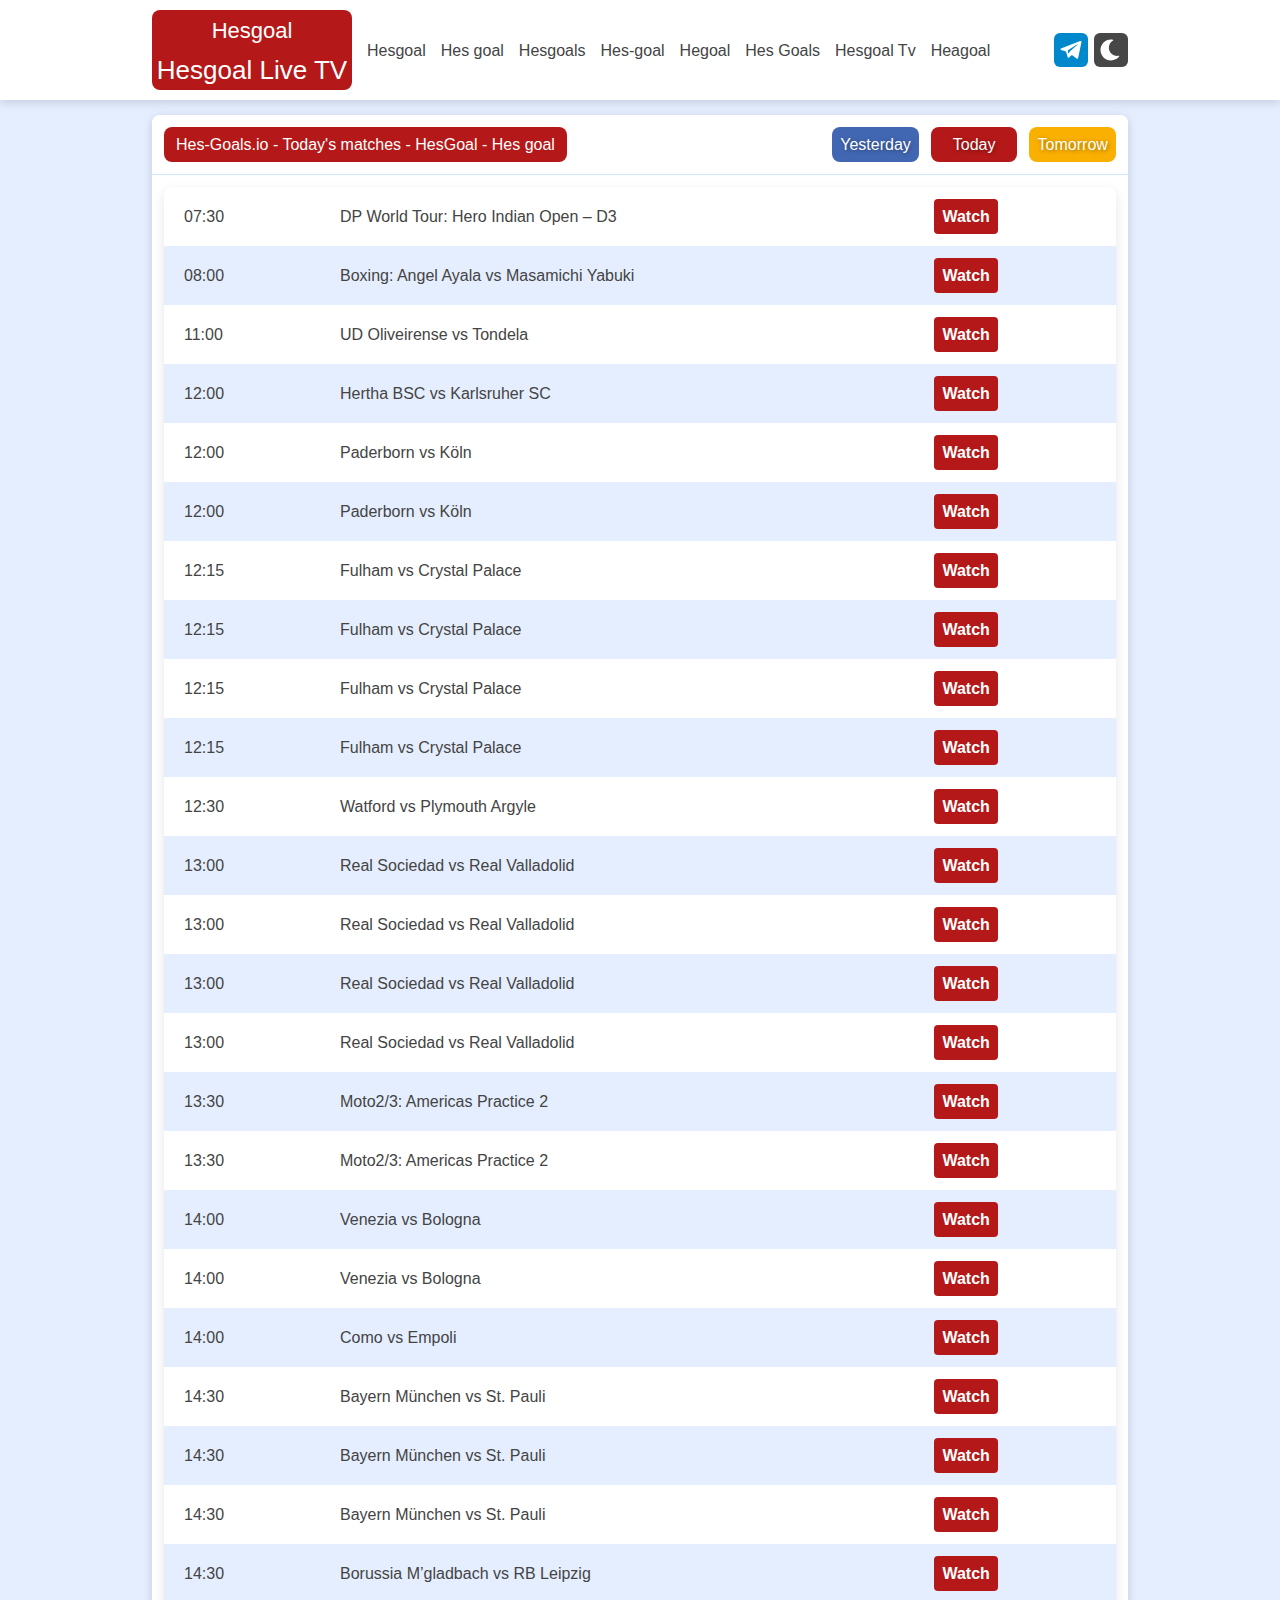
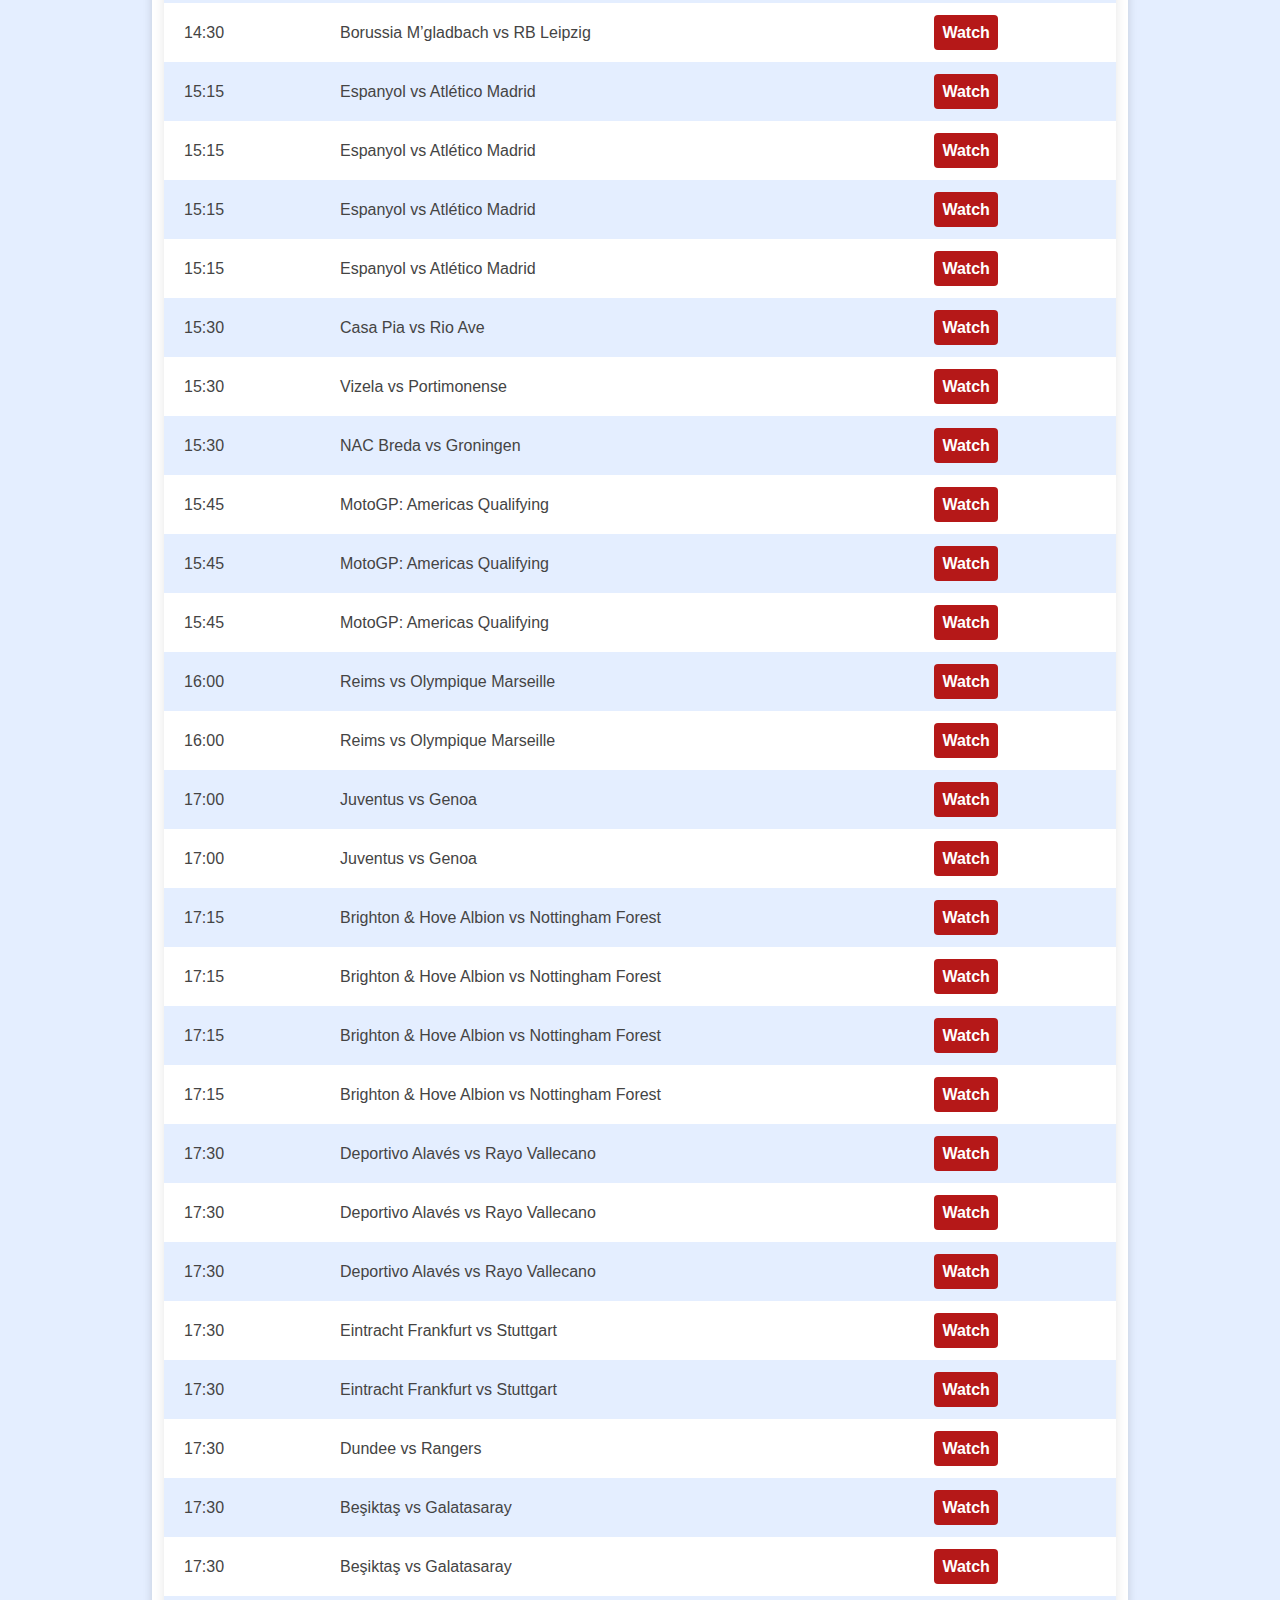
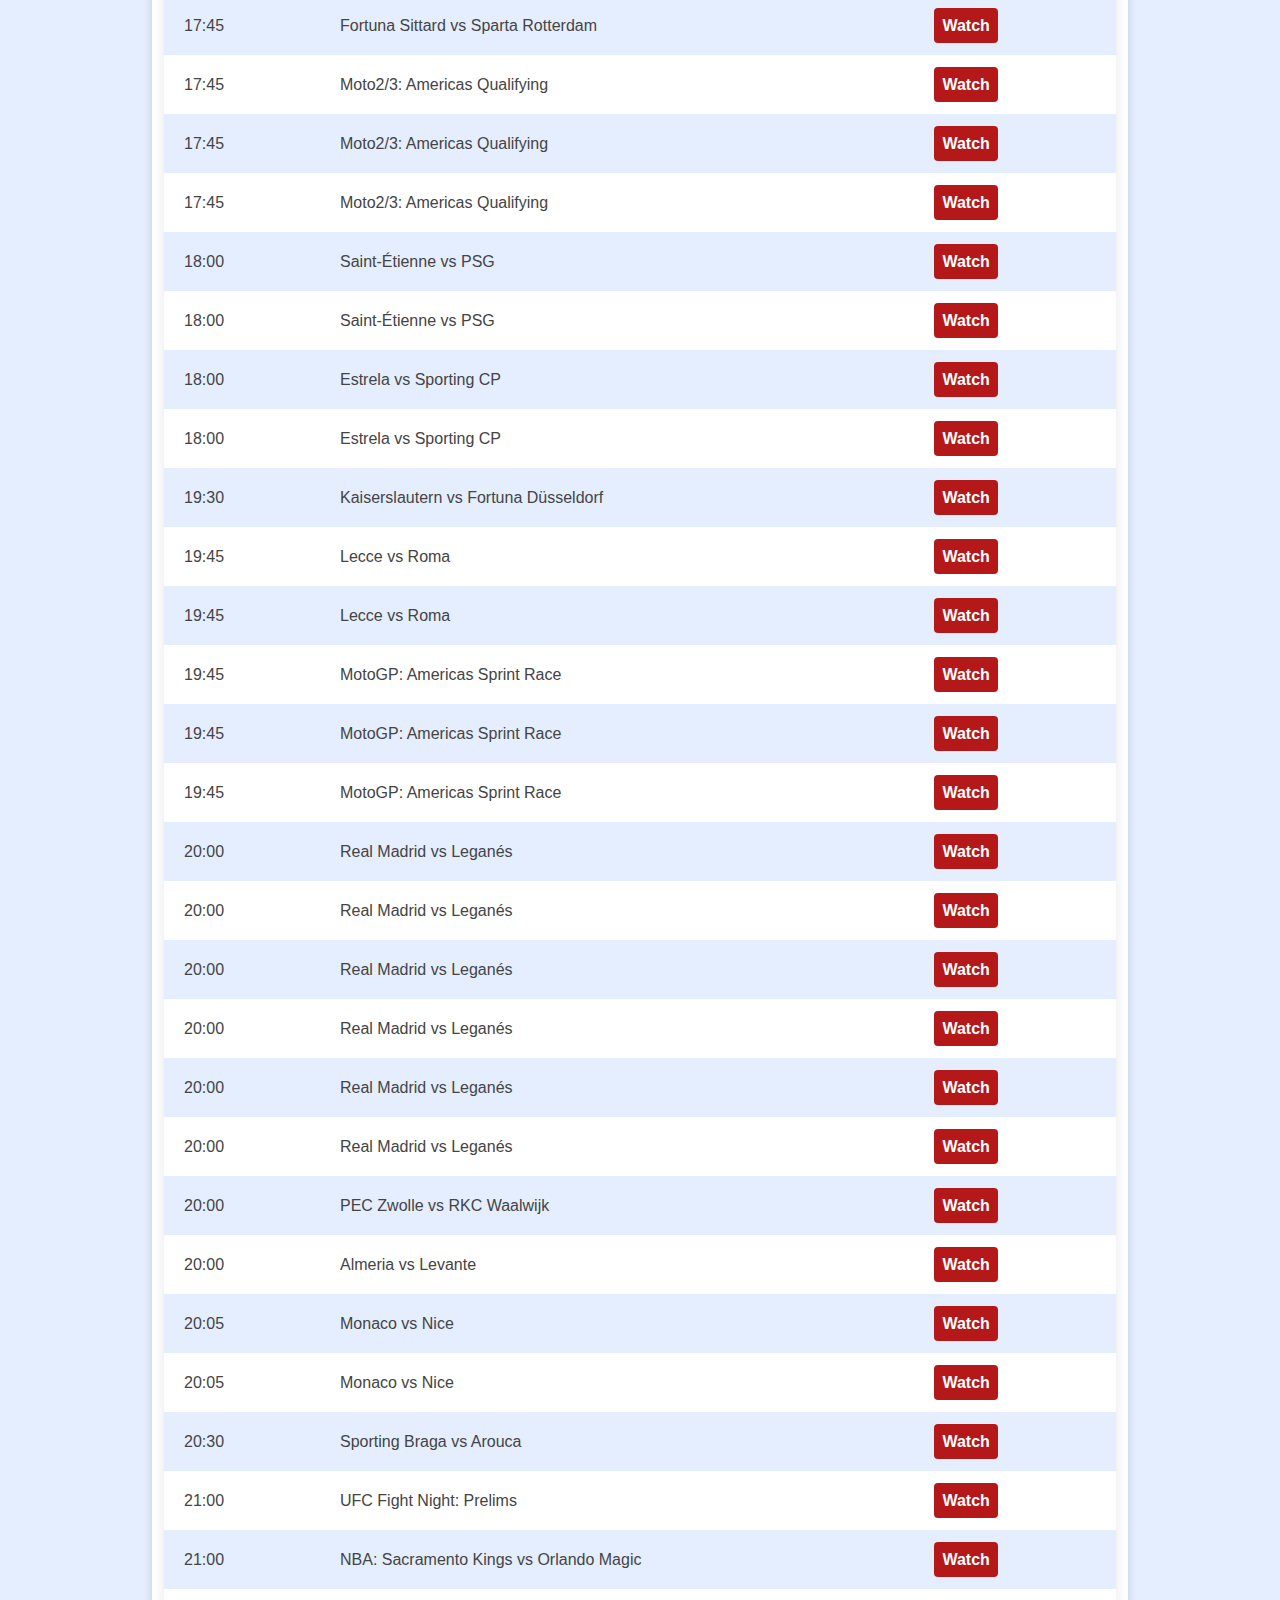
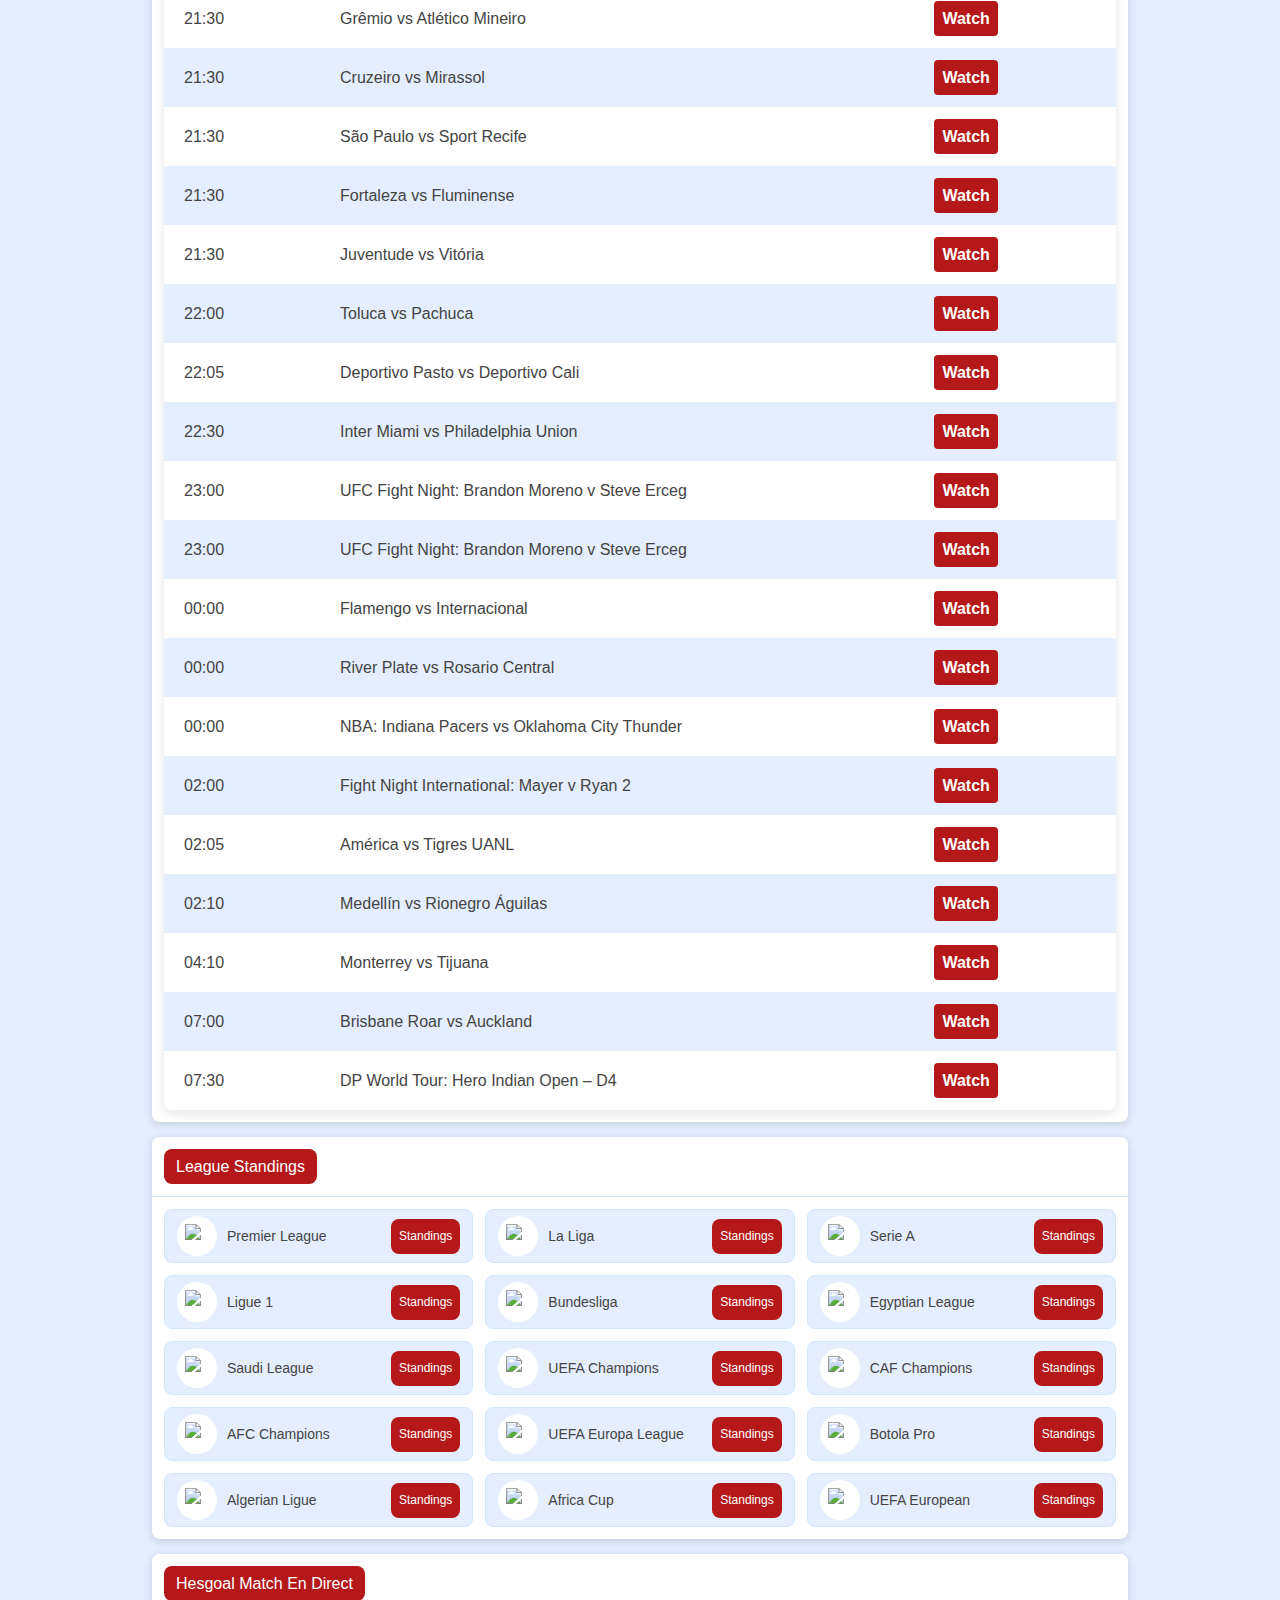
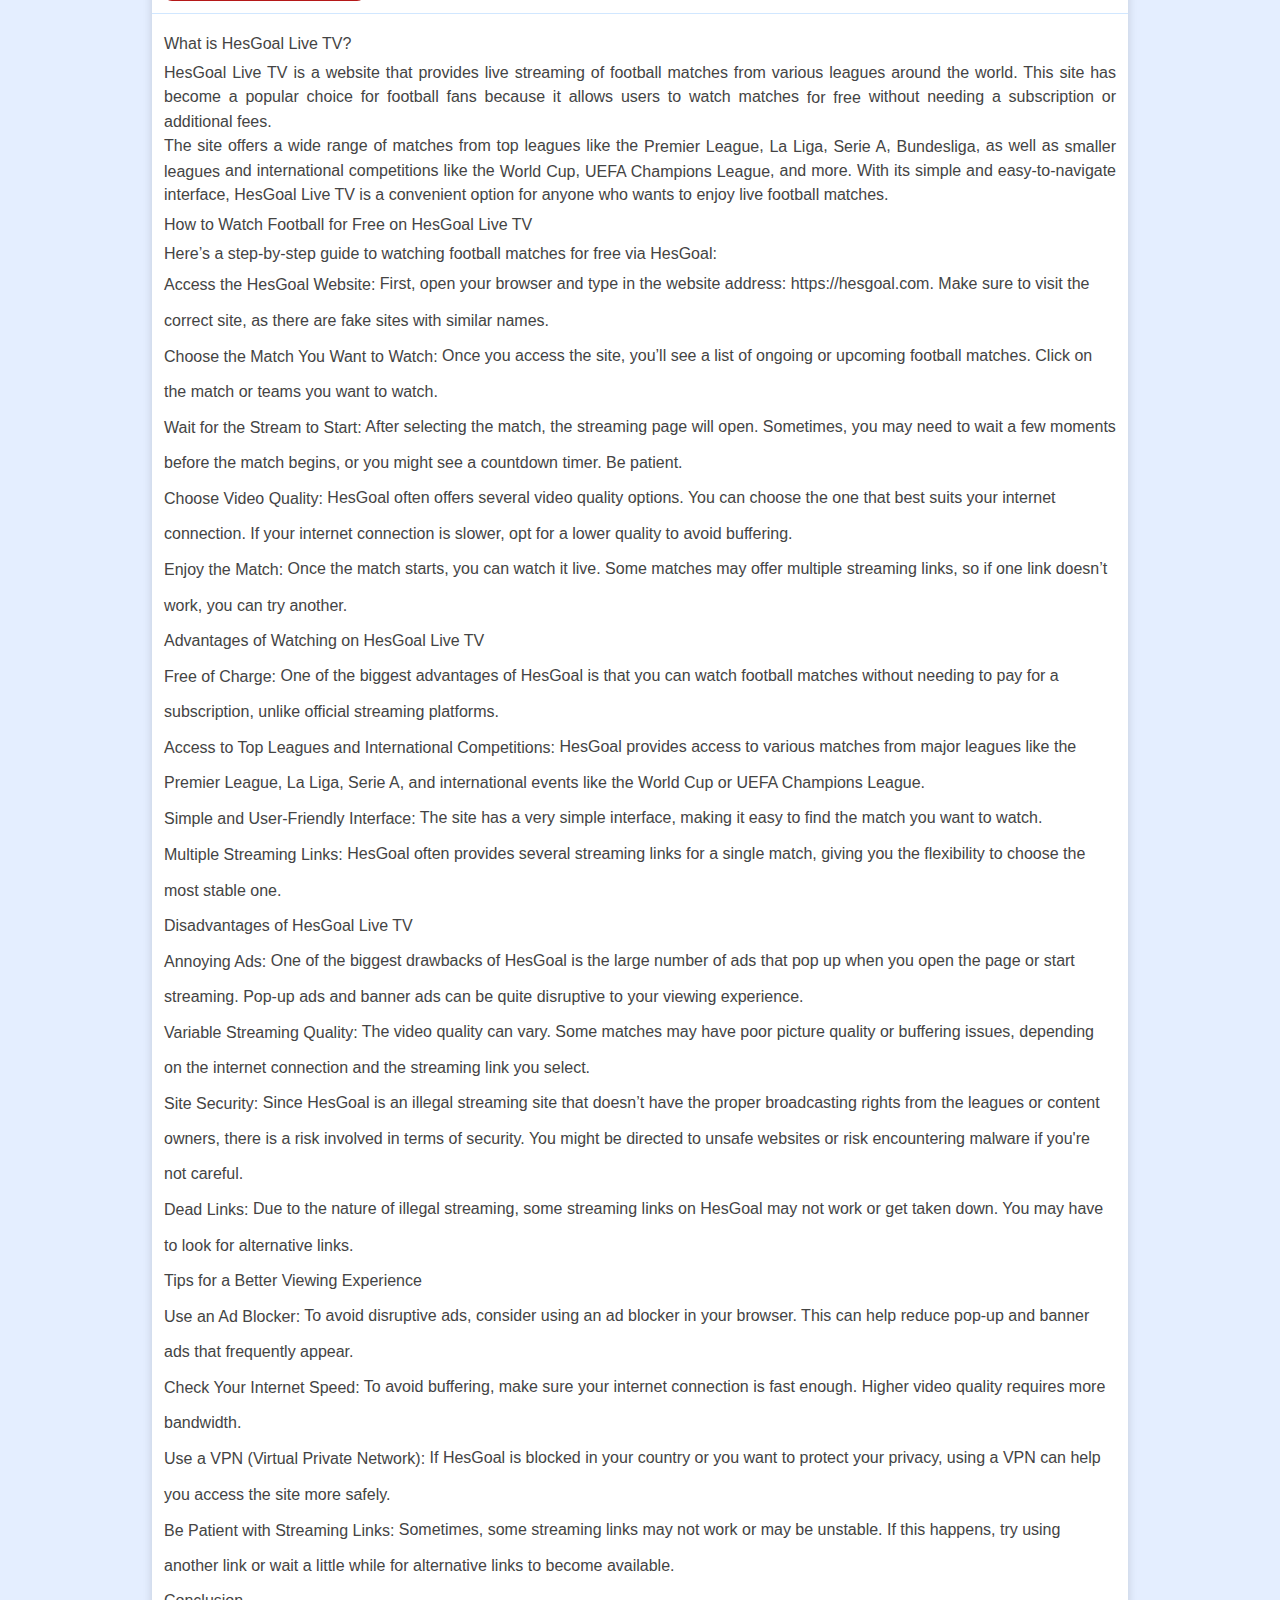
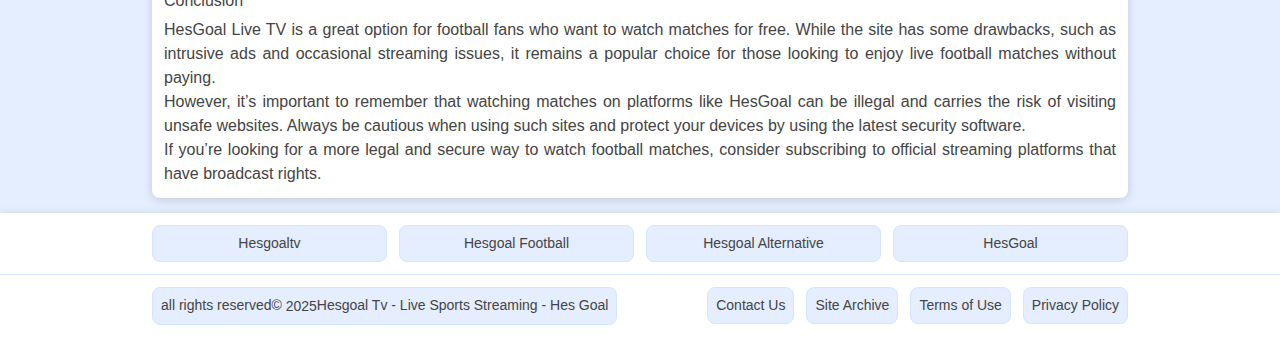
==== commit 2cff1f97: "Update index.html" ====
--- a/index.html
+++ b/index.html
@@ -44,8 +44,8 @@
   <meta name="twitter:image" content="https://hesgoal-live-tv.pages.dev/images/profile.jpg"> <!-- Same image as OG or different -->
   <meta name="twitter:creator" content="@YourHandle"> <!-- Optional if you have a Twitter account -->
 <meta name="msvalidate.01" content="BD81AE8859D8005E0BB2E3D613EB34B0" />
-<meta name="yandex-verification" content="1227d77a553fc3c3" />
-
+<meta name="google-site-verification" content="VvLAUxnyhz0soPy9zi3JiNAlTmztSEp12Wz-j8T813g" />
+  
   <!-- Google tag (gtag.js) -->
 <script async src="https://www.googletagmanager.com/gtag/js?id=G-08CX9JWBKR"></script>
 <script>
